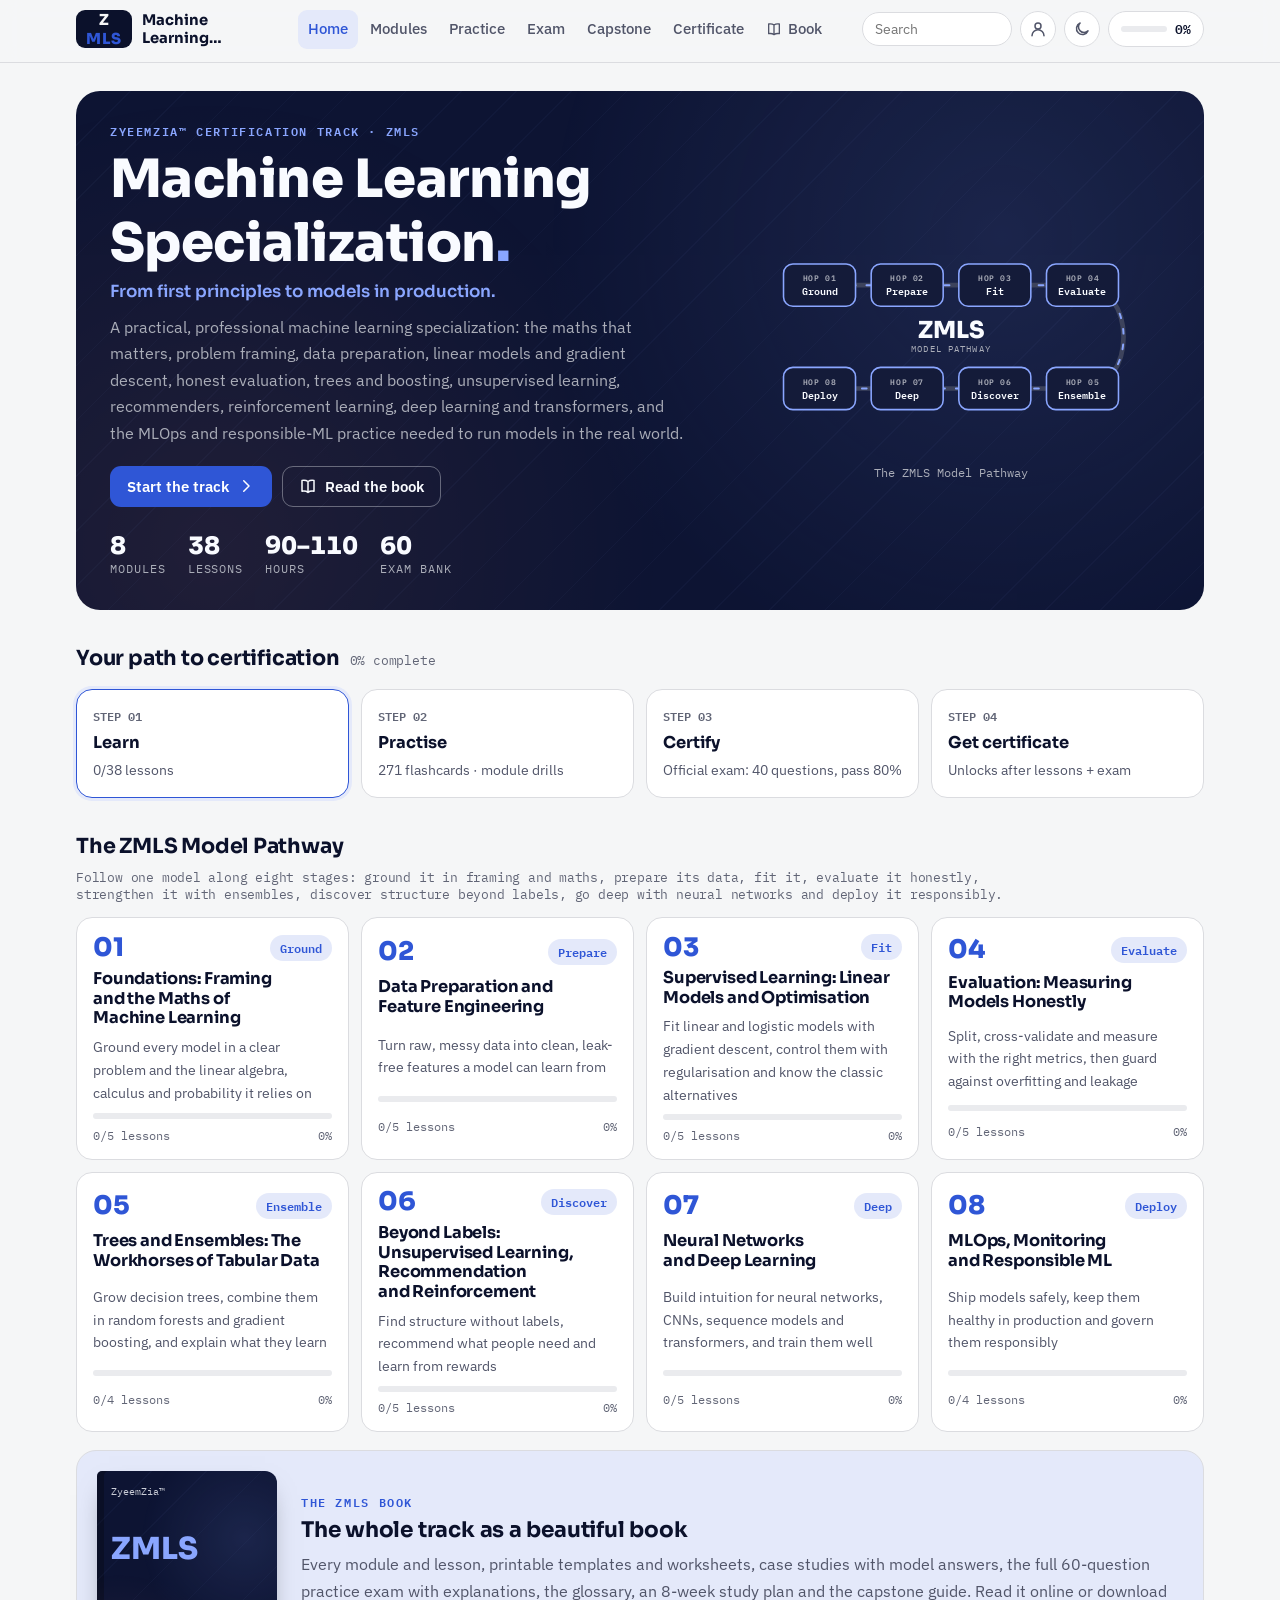
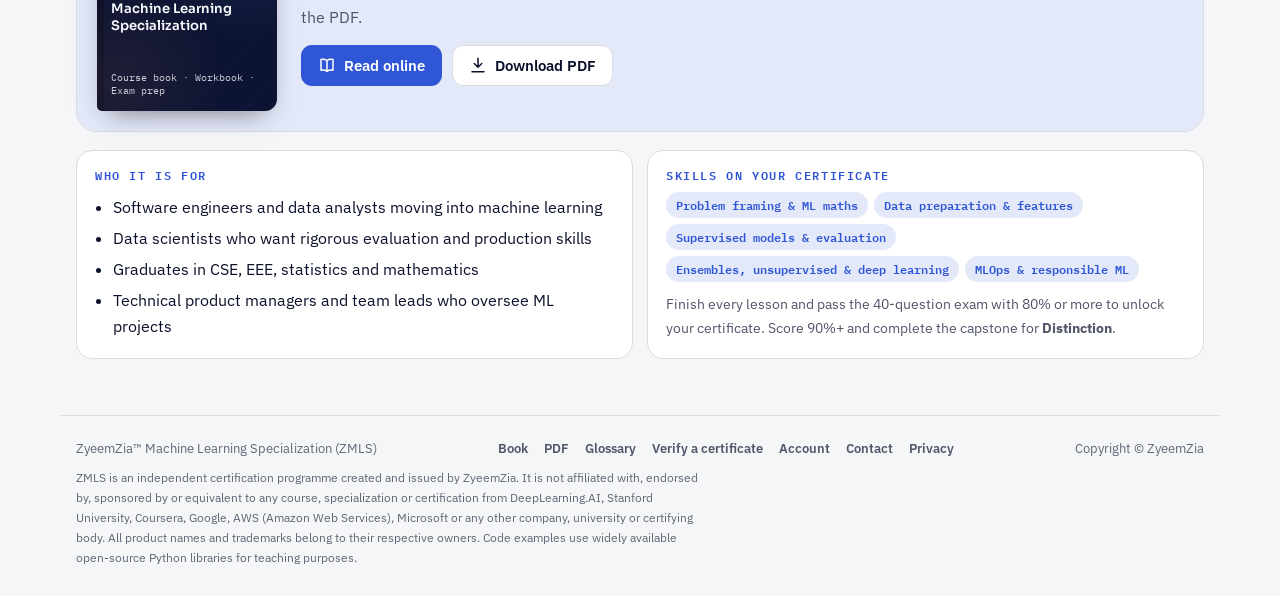
==== index.html @ 365c7cb0 "ZyeemZia™ ZyeemZia Machine Learning Specialization: course, book and certification exam" ====
<!doctype html>
<html lang="en">
<head>
<meta charset="utf-8">
<meta name="viewport" content="width=device-width, initial-scale=1, viewport-fit=cover">
<title>ZyeemZia™ Machine Learning Specialization (ZMLS)</title>
<meta name="description" content="ZyeemZia™ Machine Learning Specialization (ZMLS): practical machine learning from maths and data preparation to regression, ensembles, clustering, deep learning, evaluation and MLOps. Free online course, smart book and certificate. Independent programme.">
<meta name="author" content="ZyeemZia">
<meta name="theme-color" content="#0d1433">
<link rel="icon" href="favicon.svg" type="image/svg+xml">
<link rel="canonical" href="https://zmls.zyeemzia.com/">
<meta property="og:type" content="website">
<meta property="og:site_name" content="ZyeemZia™ Certification Tracks">
<meta property="og:title" content="ZyeemZia™ Machine Learning Specialization (ZMLS)">
<meta property="og:description" content="ZyeemZia™ Machine Learning Specialization (ZMLS): practical machine learning from maths and data preparation to regression, ensembles, clustering, deep learning, evaluation and MLOps. Free online course, smart book and certificate. Independent programme.">
<meta property="og:url" content="https://zmls.zyeemzia.com/">
<meta property="og:image" content="https://zmls.zyeemzia.com/og-image.png">
<meta property="og:image:width" content="1200">
<meta property="og:image:height" content="630">
<meta name="twitter:card" content="summary_large_image">
<meta name="twitter:image" content="https://zmls.zyeemzia.com/og-image.png">
<script>try{var z=JSON.parse(localStorage.getItem("zmls.v1")||"{}").theme;if(z==="dark"||z==="light")document.documentElement.setAttribute("data-theme",z)}catch(e){}</script>
<link rel="stylesheet" href="fonts.css?v=66d4b9ed12">
<link rel="stylesheet" href="theme.css?v=08fe68ab9c">
<link rel="preload" href="fonts/IBMPlexSans-400-latin-a68a20.woff2" as="font" type="font/woff2" crossorigin>
<link rel="preload" href="fonts/Sora-500-latin-4fa0aa.woff2" as="font" type="font/woff2" crossorigin>
<link rel="stylesheet" href="app.css?v=88f32b9818">
</head>
<body>
<header class="topbar">
  <div class="topbar-in">
    <a class="brand" href="#home" aria-label="ZMLS home"><span class="brand-mark">Z<i>MLS</i></span><span class="brand-text"><b>Machine Learning Specialization</b><small>ZyeemZia™ Certification Track</small></span></a>
    <nav class="mainnav" id="mainnav" aria-label="Main"></nav>
    <div class="top-tools">
      <form class="search" id="searchForm" role="search"><input id="searchInput" type="search" placeholder="Search" aria-label="Search lessons and terms"></form>
      <a class="icon-btn search-icon" href="#search/" aria-label="Search"><svg viewBox="0 0 24 24" fill="none" stroke="currentColor" stroke-width="2" stroke-linecap="round" aria-hidden="true"><circle cx="11" cy="11" r="7"/><path d="M20 20l-4-4"/></svg></a>
      <a class="icon-btn" id="acctBtn" href="#account" aria-label="Sign in"></a>
      <button class="icon-btn" id="themeBtn" type="button" aria-label="Toggle dark mode"></button>
      <a class="prog-chip" id="progChip" href="#settings" aria-label="Your progress"></a>
    </div>
  </div>
  <div class="read-bar" id="readBar"></div>
</header>
<main id="view" class="view" tabindex="-1"><div class="boot" aria-label="Loading the course"><i></i><i></i><i></i></div></main>
<footer class="site-foot">
  <div class="row"><span>ZyeemZia™ Machine Learning Specialization (ZMLS)</span><span style="display:flex;gap:16px;flex-wrap:wrap"><a href="book.html" target="_blank" rel="noopener">Book</a><a href="ZMLS-Book.pdf" download>PDF</a><a href="#glossary">Glossary</a><a href="#verify/">Verify a certificate</a><a href="#account">Account</a><a href="#contact">Contact</a><a href="privacy.html">Privacy</a></span><span>Copyright © ZyeemZia</span></div>
  <p class="disc" id="disc"></p>
</footer>
<nav class="tabbar" id="tabbar" aria-label="Main mobile"></nav>
<div class="toast" id="toast" role="status" aria-live="polite" hidden></div>
<script defer src="core.js?v=756f940ff2"></script>
<script defer src="family.js?v=56a834a7c4"></script>
<script defer src="data/track.js?v=9d709a2176"></script>
<script defer src="data/m1-4.js?v=219d8a1369"></script>
<script defer src="data/m5-8.js?v=5f71c0bdb3"></script>
<script defer src="app.js?v=e0d3547dfe"></script>
</body>
</html>
---- fonts.css ----
/* Bundled Google Fonts (SIL Open Font License) for offline use and PDF printing */
@font-face {
  font-family: 'Archivo';
  font-style: normal;
  font-weight: 600;
  font-stretch: 100%;
  font-display: swap;
  src: url(fonts/Archivo-600-latin-ext-20ba07.woff2) format('woff2');
  unicode-range: U+0100-02BA, U+02BD-02C5, U+02C7-02CC, U+02CE-02D7, U+02DD-02FF, U+0304, U+0308, U+0329, U+1D00-1DBF, U+1E00-1E9F, U+1EF2-1EFF, U+2020, U+20A0-20AB, U+20AD-20C4, U+2113, U+2C60-2C7F, U+A720-A7FF;
}
@font-face {
  font-family: 'Archivo';
  font-style: normal;
  font-weight: 600;
  font-stretch: 100%;
  font-display: swap;
  src: url(fonts/Archivo-600-latin-79dc5e.woff2) format('woff2');
  unicode-range: U+0000-00FF, U+0131, U+0152-0153, U+02BB-02BC, U+02C6, U+02DA, U+02DC, U+0304, U+0308, U+0329, U+2000-206F, U+20AC, U+2122, U+2191, U+2193, U+2212, U+2215, U+FEFF, U+FFFD;
}
@font-face {
  font-family: 'Archivo';
  font-style: normal;
  font-weight: 700;
  font-stretch: 100%;
  font-display: swap;
  src: url(fonts/Archivo-600-latin-ext-20ba07.woff2) format('woff2');
  unicode-range: U+0100-02BA, U+02BD-02C5, U+02C7-02CC, U+02CE-02D7, U+02DD-02FF, U+0304, U+0308, U+0329, U+1D00-1DBF, U+1E00-1E9F, U+1EF2-1EFF, U+2020, U+20A0-20AB, U+20AD-20C4, U+2113, U+2C60-2C7F, U+A720-A7FF;
}
@font-face {
  font-family: 'Archivo';
  font-style: normal;
  font-weight: 700;
  font-stretch: 100%;
  font-display: swap;
  src: url(fonts/Archivo-600-latin-79dc5e.woff2) format('woff2');
  unicode-range: U+0000-00FF, U+0131, U+0152-0153, U+02BB-02BC, U+02C6, U+02DA, U+02DC, U+0304, U+0308, U+0329, U+2000-206F, U+20AC, U+2122, U+2191, U+2193, U+2212, U+2215, U+FEFF, U+FFFD;
}
@font-face {
  font-family: 'Archivo';
  font-style: normal;
  font-weight: 800;
  font-stretch: 100%;
  font-display: swap;
  src: url(fonts/Archivo-600-latin-ext-20ba07.woff2) format('woff2');
  unicode-range: U+0100-02BA, U+02BD-02C5, U+02C7-02CC, U+02CE-02D7, U+02DD-02FF, U+0304, U+0308, U+0329, U+1D00-1DBF, U+1E00-1E9F, U+1EF2-1EFF, U+2020, U+20A0-20AB, U+20AD-20C4, U+2113, U+2C60-2C7F, U+A720-A7FF;
}
@font-face {
  font-family: 'Archivo';
  font-style: normal;
  font-weight: 800;
  font-stretch: 100%;
  font-display: swap;
  src: url(fonts/Archivo-600-latin-79dc5e.woff2) format('woff2');
  unicode-range: U+0000-00FF, U+0131, U+0152-0153, U+02BB-02BC, U+02C6, U+02DA, U+02DC, U+0304, U+0308, U+0329, U+2000-206F, U+20AC, U+2122, U+2191, U+2193, U+2212, U+2215, U+FEFF, U+FFFD;
}
@font-face {
  font-family: 'IBM Plex Mono';
  font-style: normal;
  font-weight: 400;
  font-display: swap;
  src: url(fonts/IBMPlexMono-400-latin-ext-7f25d9.woff2) format('woff2');
  unicode-range: U+0100-02BA, U+02BD-02C5, U+02C7-02CC, U+02CE-02D7, U+02DD-02FF, U+0304, U+0308, U+0329, U+1D00-1DBF, U+1E00-1E9F, U+1EF2-1EFF, U+2020, U+20A0-20AB, U+20AD-20C4, U+2113, U+2C60-2C7F, U+A720-A7FF;
}
@font-face {
  font-family: 'IBM Plex Mono';
  font-style: normal;
  font-weight: 400;
  font-display: swap;
  src: url(fonts/IBMPlexMono-400-latin-d196e8.woff2) format('woff2');
  unicode-range: U+0000-00FF, U+0131, U+0152-0153, U+02BB-02BC, U+02C6, U+02DA, U+02DC, U+0304, U+0308, U+0329, U+2000-206F, U+20AC, U+2122, U+2191, U+2193, U+2212, U+2215, U+FEFF, U+FFFD;
}
@font-face {
  font-family: 'IBM Plex Mono';
  font-style: normal;
  font-weight: 600;
  font-display: swap;
  src: url(fonts/IBMPlexMono-600-latin-ext-bf8910.woff2) format('woff2');
  unicode-range: U+0100-02BA, U+02BD-02C5, U+02C7-02CC, U+02CE-02D7, U+02DD-02FF, U+0304, U+0308, U+0329, U+1D00-1DBF, U+1E00-1E9F, U+1EF2-1EFF, U+2020, U+20A0-20AB, U+20AD-20C4, U+2113, U+2C60-2C7F, U+A720-A7FF;
}
@font-face {
  font-family: 'IBM Plex Mono';
  font-style: normal;
  font-weight: 600;
  font-display: swap;
  src: url(fonts/IBMPlexMono-600-latin-9b8270.woff2) format('woff2');
  unicode-range: U+0000-00FF, U+0131, U+0152-0153, U+02BB-02BC, U+02C6, U+02DA, U+02DC, U+0304, U+0308, U+0329, U+2000-206F, U+20AC, U+2122, U+2191, U+2193, U+2212, U+2215, U+FEFF, U+FFFD;
}
@font-face {
  font-family: 'IBM Plex Sans';
  font-style: italic;
  font-weight: 400;
  font-stretch: 100%;
  font-display: swap;
  src: url(fonts/IBMPlexSans-400i-latin-ext-77f5d9.woff2) format('woff2');
  unicode-range: U+0100-02BA, U+02BD-02C5, U+02C7-02CC, U+02CE-02D7, U+02DD-02FF, U+0304, U+0308, U+0329, U+1D00-1DBF, U+1E00-1E9F, U+1EF2-1EFF, U+2020, U+20A0-20AB, U+20AD-20C4, U+2113, U+2C60-2C7F, U+A720-A7FF;
}
@font-face {
  font-family: 'IBM Plex Sans';
  font-style: italic;
  font-weight: 400;
  font-stretch: 100%;
  font-display: swap;
  src: url(fonts/IBMPlexSans-400i-latin-46a3d9.woff2) format('woff2');
  unicode-range: U+0000-00FF, U+0131, U+0152-0153, U+02BB-02BC, U+02C6, U+02DA, U+02DC, U+0304, U+0308, U+0329, U+2000-206F, U+20AC, U+2122, U+2191, U+2193, U+2212, U+2215, U+FEFF, U+FFFD;
}
@font-face {
  font-family: 'IBM Plex Sans';
  font-style: normal;
  font-weight: 400;
  font-stretch: 100%;
  font-display: swap;
  src: url(fonts/IBMPlexSans-400-latin-ext-71c30c.woff2) format('woff2');
  unicode-range: U+0100-02BA, U+02BD-02C5, U+02C7-02CC, U+02CE-02D7, U+02DD-02FF, U+0304, U+0308, U+0329, U+1D00-1DBF, U+1E00-1E9F, U+1EF2-1EFF, U+2020, U+20A0-20AB, U+20AD-20C4, U+2113, U+2C60-2C7F, U+A720-A7FF;
}
@font-face {
  font-family: 'IBM Plex Sans';
  font-style: normal;
  font-weight: 400;
  font-stretch: 100%;
  font-display: swap;
  src: url(fonts/IBMPlexSans-400-latin-a68a20.woff2) format('woff2');
  unicode-range: U+0000-00FF, U+0131, U+0152-0153, U+02BB-02BC, U+02C6, U+02DA, U+02DC, U+0304, U+0308, U+0329, U+2000-206F, U+20AC, U+2122, U+2191, U+2193, U+2212, U+2215, U+FEFF, U+FFFD;
}
@font-face {
  font-family: 'IBM Plex Sans';
  font-style: normal;
  font-weight: 500;
  font-stretch: 100%;
  font-display: swap;
  src: url(fonts/IBMPlexSans-400-latin-ext-71c30c.woff2) format('woff2');
  unicode-range: U+0100-02BA, U+02BD-02C5, U+02C7-02CC, U+02CE-02D7, U+02DD-02FF, U+0304, U+0308, U+0329, U+1D00-1DBF, U+1E00-1E9F, U+1EF2-1EFF, U+2020, U+20A0-20AB, U+20AD-20C4, U+2113, U+2C60-2C7F, U+A720-A7FF;
}
@font-face {
  font-family: 'IBM Plex Sans';
  font-style: normal;
  font-weight: 500;
  font-stretch: 100%;
  font-display: swap;
  src: url(fonts/IBMPlexSans-400-latin-a68a20.woff2) format('woff2');
  unicode-range: U+0000-00FF, U+0131, U+0152-0153, U+02BB-02BC, U+02C6, U+02DA, U+02DC, U+0304, U+0308, U+0329, U+2000-206F, U+20AC, U+2122, U+2191, U+2193, U+2212, U+2215, U+FEFF, U+FFFD;
}
@font-face {
  font-family: 'IBM Plex Sans';
  font-style: normal;
  font-weight: 600;
  font-stretch: 100%;
  font-display: swap;
  src: url(fonts/IBMPlexSans-400-latin-ext-71c30c.woff2) format('woff2');
  unicode-range: U+0100-02BA, U+02BD-02C5, U+02C7-02CC, U+02CE-02D7, U+02DD-02FF, U+0304, U+0308, U+0329, U+1D00-1DBF, U+1E00-1E9F, U+1EF2-1EFF, U+2020, U+20A0-20AB, U+20AD-20C4, U+2113, U+2C60-2C7F, U+A720-A7FF;
}
@font-face {
  font-family: 'IBM Plex Sans';
  font-style: normal;
  font-weight: 600;
  font-stretch: 100%;
  font-display: swap;
  src: url(fonts/IBMPlexSans-400-latin-a68a20.woff2) format('woff2');
  unicode-range: U+0000-00FF, U+0131, U+0152-0153, U+02BB-02BC, U+02C6, U+02DA, U+02DC, U+0304, U+0308, U+0329, U+2000-206F, U+20AC, U+2122, U+2191, U+2193, U+2212, U+2215, U+FEFF, U+FFFD;
}
@font-face {
  font-family: 'IBM Plex Sans';
  font-style: normal;
  font-weight: 700;
  font-stretch: 100%;
  font-display: swap;
  src: url(fonts/IBMPlexSans-400-latin-ext-71c30c.woff2) format('woff2');
  unicode-range: U+0100-02BA, U+02BD-02C5, U+02C7-02CC, U+02CE-02D7, U+02DD-02FF, U+0304, U+0308, U+0329, U+1D00-1DBF, U+1E00-1E9F, U+1EF2-1EFF, U+2020, U+20A0-20AB, U+20AD-20C4, U+2113, U+2C60-2C7F, U+A720-A7FF;
}
@font-face {
  font-family: 'IBM Plex Sans';
  font-style: normal;
  font-weight: 700;
  font-stretch: 100%;
  font-display: swap;
  src: url(fonts/IBMPlexSans-400-latin-a68a20.woff2) format('woff2');
  unicode-range: U+0000-00FF, U+0131, U+0152-0153, U+02BB-02BC, U+02C6, U+02DA, U+02DC, U+0304, U+0308, U+0329, U+2000-206F, U+20AC, U+2122, U+2191, U+2193, U+2212, U+2215, U+FEFF, U+FFFD;
}
@font-face {
  font-family: 'Sora';
  font-style: normal;
  font-weight: 500;
  font-display: swap;
  src: url(fonts/Sora-500-latin-ext-f9e5e3.woff2) format('woff2');
  unicode-range: U+0100-02BA, U+02BD-02C5, U+02C7-02CC, U+02CE-02D7, U+02DD-02FF, U+0304, U+0308, U+0329, U+1D00-1DBF, U+1E00-1E9F, U+1EF2-1EFF, U+2020, U+20A0-20AB, U+20AD-20C4, U+2113, U+2C60-2C7F, U+A720-A7FF;
}
@font-face {
  font-family: 'Sora';
  font-style: normal;
  font-weight: 500;
  font-display: swap;
  src: url(fonts/Sora-500-latin-4fa0aa.woff2) format('woff2');
  unicode-range: U+0000-00FF, U+0131, U+0152-0153, U+02BB-02BC, U+02C6, U+02DA, U+02DC, U+0304, U+0308, U+0329, U+2000-206F, U+20AC, U+2122, U+2191, U+2193, U+2212, U+2215, U+FEFF, U+FFFD;
}
@font-face {
  font-family: 'Sora';
  font-style: normal;
  font-weight: 600;
  font-display: swap;
  src: url(fonts/Sora-500-latin-ext-f9e5e3.woff2) format('woff2');
  unicode-range: U+0100-02BA, U+02BD-02C5, U+02C7-02CC, U+02CE-02D7, U+02DD-02FF, U+0304, U+0308, U+0329, U+1D00-1DBF, U+1E00-1E9F, U+1EF2-1EFF, U+2020, U+20A0-20AB, U+20AD-20C4, U+2113, U+2C60-2C7F, U+A720-A7FF;
}
@font-face {
  font-family: 'Sora';
  font-style: normal;
  font-weight: 600;
  font-display: swap;
  src: url(fonts/Sora-500-latin-4fa0aa.woff2) format('woff2');
  unicode-range: U+0000-00FF, U+0131, U+0152-0153, U+02BB-02BC, U+02C6, U+02DA, U+02DC, U+0304, U+0308, U+0329, U+2000-206F, U+20AC, U+2122, U+2191, U+2193, U+2212, U+2215, U+FEFF, U+FFFD;
}
@font-face {
  font-family: 'Sora';
  font-style: normal;
  font-weight: 700;
  font-display: swap;
  src: url(fonts/Sora-500-latin-ext-f9e5e3.woff2) format('woff2');
  unicode-range: U+0100-02BA, U+02BD-02C5, U+02C7-02CC, U+02CE-02D7, U+02DD-02FF, U+0304, U+0308, U+0329, U+1D00-1DBF, U+1E00-1E9F, U+1EF2-1EFF, U+2020, U+20A0-20AB, U+20AD-20C4, U+2113, U+2C60-2C7F, U+A720-A7FF;
}
@font-face {
  font-family: 'Sora';
  font-style: normal;
  font-weight: 700;
  font-display: swap;
  src: url(fonts/Sora-500-latin-4fa0aa.woff2) format('woff2');
  unicode-range: U+0000-00FF, U+0131, U+0152-0153, U+02BB-02BC, U+02C6, U+02DA, U+02DC, U+0304, U+0308, U+0329, U+2000-206F, U+20AC, U+2122, U+2191, U+2193, U+2212, U+2215, U+FEFF, U+FFFD;
}
@font-face {
  font-family: 'Sora';
  font-style: normal;
  font-weight: 800;
  font-display: swap;
  src: url(fonts/Sora-500-latin-ext-f9e5e3.woff2) format('woff2');
  unicode-range: U+0100-02BA, U+02BD-02C5, U+02C7-02CC, U+02CE-02D7, U+02DD-02FF, U+0304, U+0308, U+0329, U+1D00-1DBF, U+1E00-1E9F, U+1EF2-1EFF, U+2020, U+20A0-20AB, U+20AD-20C4, U+2113, U+2C60-2C7F, U+A720-A7FF;
}
@font-face {
  font-family: 'Sora';
  font-style: normal;
  font-weight: 800;
  font-display: swap;
  src: url(fonts/Sora-500-latin-4fa0aa.woff2) format('woff2');
  unicode-range: U+0000-00FF, U+0131, U+0152-0153, U+02BB-02BC, U+02C6, U+02DA, U+02DC, U+0304, U+0308, U+0329, U+2000-206F, U+20AC, U+2122, U+2191, U+2193, U+2212, U+2215, U+FEFF, U+FFFD;
}
---- theme.css ----
/* ZMLS — "gradient path": ink indigo, cobalt and coral; contour-line motif. */
:root {
  --bg: #f5f6f7; --surface: #ffffff; --surface-2: #eaebee; --ink: #0b112b; --ink-2: #515569; --ink-3: #616576; --line: #dbdce0;
  --accent: #2f56d6; --accent-ink: #ffffff; --accent-soft: #e4e9fa; --accent-2: #a8401a; --accent-2-soft: #f3e4df;
  --good: #1d7a4b; --good-soft: #dcf1e4; --bad: #b42a2a; --bad-soft: #f9e2e0; --warn: #b77800; --warn-soft: #fbefd3; --on-status: #ffffff;
  --hero-bg: #0d1433; --hero-ink: #f9fbff; --hero-ink-2: #aaadb8; --hero-accent: #8aa6ff;
  --motif: radial-gradient(circle at 82% 28%, rgba(138,166,255,0.24), transparent 46%), radial-gradient(circle at 12% 88%, rgba(255,154,107,0.16), transparent 42%), repeating-linear-gradient(135deg, transparent 0 38px, rgba(138,166,255,0.07) 38px 39px);
  --sg-line: #3d435c; --sg-accent: #8aa6ff; --sg-accent-2: #ff9a6b; --sg-node: #141b39; --sg-ink: #f9fbff; --sg-ink-2: #aaadb8;
  --f-display: "Sora", "IBM Plex Sans", "Segoe UI", sans-serif; --f-body: "IBM Plex Sans", "Segoe UI", system-ui, sans-serif; --f-mono: "IBM Plex Mono", Consolas, monospace;
  --radius: 16px;
}
@media (prefers-color-scheme: dark) {
  :root:not([data-theme="light"]) {
  --bg: #070b1c; --surface: #0a1029; --surface-2: #19203d; --ink: #f8faff; --ink-2: #b2b4be; --ink-3: #898c9b; --line: #2a304b;
  --accent: #8aa6ff; --accent-ink: #070b1c; --accent-soft: #212a49; --accent-2: #ff9a6b; --accent-2-soft: #2f2229;
  --good: #5bd39a; --good-soft: #10301f; --bad: #ff7a7a; --bad-soft: #3a1616; --warn: #f2b84c; --warn-soft: #3a2c10; --on-status: #070b1c;
  color-scheme: dark;
  }
}
:root[data-theme="dark"] {
  --bg: #070b1c; --surface: #0a1029; --surface-2: #19203d; --ink: #f8faff; --ink-2: #b2b4be; --ink-3: #898c9b; --line: #2a304b;
  --accent: #8aa6ff; --accent-ink: #070b1c; --accent-soft: #212a49; --accent-2: #ff9a6b; --accent-2-soft: #2f2229;
  --good: #5bd39a; --good-soft: #10301f; --bad: #ff7a7a; --bad-soft: #3a1616; --warn: #f2b84c; --warn-soft: #3a2c10; --on-status: #070b1c;
  color-scheme: dark;
}
---- app.css ----
/* ZyeemZia certification engine — site styles. Colours and faces come from theme.css (per track). */
* { box-sizing: border-box; }
[hidden] { display: none !important; }
html { -webkit-text-size-adjust: 100%; }
body { margin: 0; background: var(--bg); color: var(--ink); font: 16px/1.65 var(--f-body); }
a { color: var(--accent); }
button { font: inherit; color: inherit; }
:focus-visible { outline: 3px solid var(--accent-2); outline-offset: 2px; border-radius: 6px; }
h1, h2, h3, h4 { margin: 0; line-height: 1.2; text-wrap: balance; font-family: var(--f-display); letter-spacing: -.01em; }
p { margin: 0; }
code { font: .9em var(--f-mono); background: var(--surface-2); padding: 1px 6px; border-radius: 5px; }
.muted { color: var(--ink-2); }
.eyebrow { font: 600 .72rem/1.2 var(--f-mono); letter-spacing: .14em; text-transform: uppercase; color: var(--accent); }

/* ---------- chrome ---------- */
.topbar { position: sticky; top: 0; padding-top: env(safe-area-inset-top, 0px); z-index: 30; background: color-mix(in srgb, var(--bg) 88%, transparent); backdrop-filter: blur(10px) saturate(1.3); -webkit-backdrop-filter: blur(10px) saturate(1.3); border-bottom: 1px solid var(--line); }
.topbar-in { max-width: 1160px; margin: 0 auto; display: flex; align-items: center; gap: 16px; padding-block: 10px; padding-left: max(16px, env(safe-area-inset-left, 0px)); padding-right: max(16px, env(safe-area-inset-right, 0px)); }
.brand { display: flex; align-items: center; gap: 10px; text-decoration: none; color: var(--ink); flex-shrink: 0; }
.brand-mark { height: 38px; padding: 0 10px; display: grid; place-items: center; background: var(--ink); color: var(--bg); font: 800 .95rem var(--f-display); letter-spacing: .04em; border-radius: 9px; }
.brand-mark i { font-style: normal; color: var(--accent); }
.brand-text { display: flex; flex-direction: column; line-height: 1.15; }
.brand-text b { font: 700 .92rem var(--f-display); }
.brand-text small { font: 500 .7rem var(--f-mono); color: var(--ink-2); letter-spacing: .04em; }
.mainnav { display: flex; gap: 2px; margin-left: 8px; }
.mainnav a { text-decoration: none; color: var(--ink-2); padding: 7px 10px; border-radius: 9px; font-weight: 500; font-size: .93rem; white-space: nowrap; display: inline-flex; gap: 6px; align-items: center; }
.mainnav a:hover { background: var(--surface-2); color: var(--ink); }
.mainnav a[aria-current="page"] { color: var(--accent); background: var(--accent-soft); }
.mainnav svg { width: 16px; height: 16px; }
.top-tools { margin-left: auto; display: flex; gap: 8px; align-items: center; }
.icon-btn { width: 36px; height: 36px; border-radius: 50%; border: 1px solid var(--line); background: var(--surface); display: grid; place-items: center; cursor: pointer; color: var(--ink-2); }
.icon-btn svg, .btn svg, .tabbar svg { width: 18px; height: 18px; }
.prog-chip { display: inline-flex; align-items: center; gap: 8px; text-decoration: none; color: var(--ink); font: 600 .82rem var(--f-mono); background: var(--surface); border: 1px solid var(--line); padding: 6px 12px; border-radius: 999px; font-variant-numeric: tabular-nums; white-space: nowrap; }
.prog-chip i { width: 46px; height: 6px; border-radius: 9px; background: var(--surface-2); overflow: hidden; display: inline-block; }
.prog-chip i b { display: block; height: 100%; background: var(--accent); }
.read-bar { height: 3px; width: 0; background: var(--accent); transition: width .15s; }
.tabbar { display: none; }
.view { max-width: 1160px; margin: 0 auto; outline: none; padding-block: 28px 56px; padding-left: max(16px, env(safe-area-inset-left, 0px)); padding-right: max(16px, env(safe-area-inset-right, 0px)); }
.site-foot { max-width: 1160px; margin: 0 auto; padding-block: 22px 28px; padding-left: max(16px, env(safe-area-inset-left, 0px)); padding-right: max(16px, env(safe-area-inset-right, 0px)); border-top: 1px solid var(--line); color: var(--ink-3); font-size: .82rem; display: grid; gap: 8px; }
.site-foot .row { display: flex; gap: 8px 18px; flex-wrap: wrap; justify-content: space-between; }
.site-foot a { color: var(--ink-2); text-decoration: none; font-weight: 600; }
.site-foot .disc { font-size: .76rem; max-width: 90ch; }

/* ---------- common ---------- */
.btn { display: inline-flex; align-items: center; justify-content: center; gap: 8px; border: 1px solid var(--line); background: var(--surface); color: var(--ink); padding: 10px 16px; border-radius: 11px; cursor: pointer; font-weight: 600; text-decoration: none; font-size: .95rem; line-height: 1.25; }
.btn:hover { border-color: var(--ink-3); }
.btn-primary { background: var(--accent); color: var(--accent-ink); border-color: transparent; }
.btn-primary:hover { filter: brightness(1.07); border-color: transparent; }
.btn-dark { background: var(--ink); color: var(--bg); border-color: transparent; }
.btn-ghost { background: none; border-color: transparent; color: var(--ink-2); }
.btn-sm { padding: 6px 11px; font-size: .85rem; border-radius: 9px; }
.btn[disabled] { opacity: .45; cursor: not-allowed; }
.chip { display: inline-flex; align-items: center; gap: 5px; padding: 3px 10px; border-radius: 999px; font: 600 .76rem var(--f-mono); background: var(--surface-2); color: var(--ink-2); white-space: nowrap; }
.chip.ok { background: var(--good-soft); color: var(--good); }
.chip.acc { background: var(--accent-soft); color: var(--accent); }
.chips { display: flex; flex-wrap: wrap; gap: 6px; }
.card { background: var(--surface); border: 1px solid var(--line); border-radius: var(--radius); }
.page-head { display: grid; gap: 6px; margin-bottom: 22px; }
.page-title { font-size: clamp(1.7rem, 3.4vw, 2.4rem); }
.section-title { font-size: 1.3rem; margin: 36px 0 14px; display: flex; align-items: baseline; gap: 10px; flex-wrap: wrap; }
.section-title small { font: 500 .8rem var(--f-mono); color: var(--ink-3); }
.bar { height: 6px; border-radius: 9px; background: var(--surface-2); overflow: hidden; }
.bar > i { display: block; height: 100%; background: var(--accent); }
.empty { text-align: center; padding: 48px 20px; color: var(--ink-2); border: 1px dashed var(--line); border-radius: 18px; }

/* ---------- home ---------- */
.hero { position: relative; overflow: hidden; display: grid; grid-template-columns: minmax(0, 1.15fr) minmax(0, .85fr); gap: 28px; align-items: center; padding: 34px; border-radius: 24px; background: var(--hero-bg); color: var(--hero-ink); }
.hero .motif { position: absolute; inset: 0; pointer-events: none; opacity: .5; background: var(--motif); }
.hero > *:not(.motif) { position: relative; min-width: 0; }
.hero .eyebrow { color: var(--hero-accent); }
.hero h1 { font-size: clamp(2rem, 4.6vw, 3.3rem); font-weight: 800; margin: 10px 0 6px; color: var(--hero-ink); }
.hero h1 span { color: var(--hero-accent); }
.hero .tag { font: 600 1.05rem var(--f-display); color: var(--hero-accent); }
.hero .lead { color: var(--hero-ink-2); max-width: 58ch; margin-top: 12px; }
.hero-actions { display: flex; gap: 10px; flex-wrap: wrap; margin-top: 20px; }
.hero .btn:not(.btn-primary) { background: transparent; color: var(--hero-ink); border-color: color-mix(in srgb, var(--hero-ink) 35%, transparent); }
.hero-stats { display: flex; gap: 22px; flex-wrap: wrap; margin-top: 24px; }
.hero-stats div { display: grid; }
.hero-stats b { font: 800 1.5rem var(--f-display); color: var(--hero-ink); font-variant-numeric: tabular-nums; }
.hero-stats span { font: 500 .74rem var(--f-mono); color: var(--hero-ink-2); text-transform: uppercase; letter-spacing: .08em; }
.hero-sig { display: grid; justify-items: center; gap: 8px; }
.hero-sig .sg { width: 100%; max-width: 360px; height: auto; }
.hero-sig figcaption { font: 500 .78rem var(--f-mono); color: var(--hero-ink-2); text-align: center; }

.path { display: grid; grid-template-columns: repeat(4, minmax(0, 1fr)); gap: 12px; margin-top: 18px; }
.path-step { padding: 16px; border-radius: 16px; background: var(--surface); border: 1px solid var(--line); display: grid; gap: 6px; position: relative; }
.path-step .n { font: 700 .74rem var(--f-mono); color: var(--ink-3); }
.path-step b { font: 700 1.02rem var(--f-display); }
.path-step small { color: var(--ink-2); font-size: .85rem; }
.path-step.done { border-color: var(--good); }
.path-step.done .n { color: var(--good); }
.path-step.now { border-color: var(--accent); box-shadow: 0 0 0 3px var(--accent-soft); }

.mod-grid { display: grid; grid-template-columns: repeat(4, minmax(0, 1fr)); gap: 12px; }
.mod-card { display: grid; gap: 8px; padding: 16px; border-radius: 16px; background: var(--surface); border: 1px solid var(--line); text-decoration: none; color: var(--ink); transition: transform .15s, border-color .15s; min-width: 0; }
.mod-card:hover { transform: translateY(-2px); border-color: var(--accent); }
.mod-top { display: flex; justify-content: space-between; align-items: center; }
.mod-num { font: 800 1.6rem/1 var(--f-display); color: var(--accent); }
.mod-card h3 { font-size: 1.02rem; }
.mod-card p { font-size: .86rem; color: var(--ink-2); }
.mod-card .meta { display: flex; justify-content: space-between; font: 500 .74rem var(--f-mono); color: var(--ink-3); }
.book-banner { display: grid; grid-template-columns: 180px minmax(0, 1fr); gap: 24px; align-items: center; padding: 20px; border-radius: 20px; background: var(--accent-soft); border: 1px solid var(--line); margin-top: 18px; }
.bb-cover { aspect-ratio: 3/4; border-radius: 5px 12px 12px 5px; background: var(--hero-bg); color: var(--hero-ink); padding: 14px; display: flex; flex-direction: column; justify-content: space-between; text-decoration: none; box-shadow: inset 7px 0 0 rgba(0,0,0,.25), 0 12px 26px -12px rgba(0,0,0,.5); position: relative; overflow: hidden; transition: transform .2s; }
.bb-cover:hover { transform: rotate(-2deg) translateY(-3px); }
.bb-cover .motif { position: absolute; inset: 0; background: var(--motif); opacity: .5; }
.bb-cover > *:not(.motif) { position: relative; }
.bb-cover b { font: 800 1.9rem/1 var(--f-display); color: var(--hero-accent); }
.bb-cover span { font: 600 .82rem/1.3 var(--f-display); }
.bb-cover small { font: 500 .62rem var(--f-mono); opacity: .8; }
.bb-text { display: grid; gap: 8px; min-width: 0; }
.bb-text h2 { font-size: 1.35rem; }
.two { display: grid; grid-template-columns: minmax(0, 1fr) minmax(0, 1fr); gap: 14px; }
.list-card { padding: 18px; display: grid; gap: 10px; }
.list-card ul { margin: 0; padding-left: 18px; display: grid; gap: 4px; }

/* ---------- module & lesson ---------- */
.crumbs { display: flex; gap: 8px; align-items: center; font-size: .85rem; color: var(--ink-2); flex-wrap: wrap; }
.crumbs a { color: var(--ink-2); text-decoration: none; }
.mod-hero { padding: 26px; border-radius: 20px; background: var(--surface); border: 1px solid var(--line); display: grid; grid-template-columns: auto minmax(0, 1fr); gap: 22px; margin: 14px 0 22px; align-items: start; }
.mod-big { font: 800 4rem/1 var(--f-display); color: var(--accent); }
.outcomes { margin: 12px 0 0; padding: 0; list-style: none; display: grid; gap: 6px; }
.outcomes li { display: flex; gap: 10px; }
.outcomes li::before { content: ""; width: 8px; height: 8px; margin-top: .6em; flex-shrink: 0; background: var(--accent); border-radius: 2px; }
.lesson-list { display: grid; gap: 10px; }
.lesson-row { display: grid; grid-template-columns: 54px minmax(0, 1fr) auto; gap: 14px; align-items: center; padding: 14px 16px; border-radius: 14px; background: var(--surface); border: 1px solid var(--line); text-decoration: none; color: var(--ink); }
.lesson-row:hover { border-color: var(--accent); }
.lesson-row .ln { font: 700 1.15rem var(--f-mono); color: var(--ink-3); text-align: center; }
.lesson-row.done .ln { color: var(--good); }
.lesson-row b { font-family: var(--f-display); }
.lesson-row small { display: block; color: var(--ink-2); }
.lesson { max-width: 840px; margin: 0 auto; }
.lesson-head { margin: 14px 0 22px; padding: 24px; border-radius: 20px; background: var(--surface); border: 1px solid var(--line); border-top: 5px solid var(--accent); }
.lesson-head h1 { font-size: clamp(1.5rem, 3.2vw, 2.1rem); margin: 6px 0; }
.objectives { margin: 12px 0 0; padding: 12px 14px; list-style: none; display: grid; gap: 6px; background: var(--surface-2); border-radius: 12px; font-size: .95rem; }
.objectives li::before { content: "→ "; color: var(--accent); font-weight: 700; }
.blocks { display: grid; gap: 18px; }
.blk-title { font-size: 1.12rem; margin-bottom: 8px; }
.b-text { font-size: 1.04rem; }
.callout { padding: 14px 16px; border-radius: 14px; border-left: 4px solid var(--c); background: color-mix(in srgb, var(--c) 9%, var(--surface)); }
.callout .ct { font: 700 .72rem var(--f-mono); letter-spacing: .12em; text-transform: uppercase; color: var(--c); display: block; margin-bottom: 4px; }
.callout b.h { display: block; font-family: var(--f-display); margin-bottom: 2px; }
.callout.insight { --c: var(--accent-2); } .callout.warning { --c: var(--bad); } .callout.example { --c: var(--good); } .callout.pro { --c: var(--accent); } .callout.definition { --c: var(--ink-2); }
.keypoints { padding: 16px 18px; border-radius: 14px; background: var(--surface); border: 1px solid var(--line); }
.keypoints ul { margin: 0; padding: 0; list-style: none; display: grid; gap: 8px; }
.keypoints li { display: grid; grid-template-columns: 22px minmax(0, 1fr); }
.keypoints li::before { content: "✓"; color: var(--accent); font-weight: 800; }
.tbl { overflow-x: auto; border: 1px solid var(--line); border-radius: 14px; background: var(--surface); }
table { width: 100%; border-collapse: collapse; font-size: .93rem; }
th, td { text-align: left; padding: 9px 12px; border-bottom: 1px solid var(--line); vertical-align: top; }
th { background: var(--surface-2); font: 600 .78rem var(--f-mono); letter-spacing: .04em; color: var(--ink-2); text-transform: uppercase; }
tr:last-child td { border-bottom: 0; }
.steps { margin: 0; padding: 0; list-style: none; counter-reset: st; display: grid; gap: 10px; }
.steps li { counter-increment: st; display: grid; grid-template-columns: 38px minmax(0, 1fr); gap: 12px; padding: 12px 14px; border-radius: 14px; background: var(--surface); border: 1px solid var(--line); }
.steps li::before { content: counter(st, decimal-leading-zero); font: 700 .95rem var(--f-mono); color: var(--accent); padding-top: 2px; }
.steps b { font-family: var(--f-display); display: block; }
.fw { display: grid; grid-template-columns: repeat(auto-fill, minmax(200px, 1fr)); gap: 10px; }
.fw-card { padding: 14px; border-radius: 14px; background: var(--surface); border: 1px solid var(--line); display: grid; gap: 4px; align-content: start; }
.fw-card .lab { font: 800 .82rem var(--f-mono); color: var(--accent-ink); background: var(--accent); justify-self: start; padding: 2px 8px; border-radius: 6px; }
.fw-card b { font-family: var(--f-display); }
.fw-card p { font-size: .9rem; color: var(--ink-2); }
.cmp { display: grid; grid-template-columns: repeat(var(--n), minmax(0, 1fr)); gap: 10px; }
.cmp-col { padding: 14px; border-radius: 14px; background: var(--surface); border: 1px solid var(--line); }
.cmp-col h4 { font-size: 1rem; padding-bottom: 8px; margin-bottom: 8px; border-bottom: 2px solid var(--accent); }
.cmp-col ul { margin: 0; padding-left: 18px; display: grid; gap: 4px; font-size: .92rem; }
.flow { display: flex; gap: 0; overflow-x: auto; padding: 4px 2px 8px; }
.flow-i { flex: 1 1 0; min-width: 130px; padding: 12px; background: var(--surface); border: 1px solid var(--line); border-radius: 12px; position: relative; display: grid; gap: 4px; align-content: start; }
.flow-i + .flow-i { margin-left: 22px; }
.flow-i + .flow-i::before { content: ""; position: absolute; left: -19px; top: 50%; width: 16px; height: 2px; background: var(--accent); }
.flow-i + .flow-i::after { content: ""; position: absolute; left: -7px; top: calc(50% - 4px); border: 5px solid transparent; border-left-color: var(--accent); }
.flow-i b { font: 700 .92rem var(--f-display); }
.flow-i span { font-size: .82rem; color: var(--ink-2); }
.flow-i .k { font: 700 .7rem var(--f-mono); color: var(--accent); }
.layers { display: grid; gap: 6px; }
.layer { display: grid; grid-template-columns: 170px minmax(0, 1fr); border-radius: 12px; overflow: hidden; border: 1px solid var(--line); background: var(--surface); }
.layer > b { background: color-mix(in srgb, var(--accent) calc(var(--d) * 1%), var(--surface)); color: var(--ink); padding: 10px 12px; font: 700 .88rem var(--f-display); display: flex; align-items: center; }
.layer .parts { display: flex; flex-wrap: wrap; gap: 6px; padding: 8px 10px; align-items: center; }
.layer .parts span { font: 500 .8rem var(--f-mono); padding: 3px 9px; border-radius: 7px; background: var(--surface-2); border: 1px solid var(--line); }
.formula { display: grid; grid-template-columns: repeat(auto-fill, minmax(230px, 1fr)); gap: 10px; }
.fm { padding: 14px; border-radius: 14px; background: var(--surface); border: 1px solid var(--line); display: grid; gap: 4px; }
.fm small { font: 600 .72rem var(--f-mono); color: var(--ink-3); text-transform: uppercase; letter-spacing: .08em; }
.fm code { font-size: 1rem; background: var(--accent-soft); color: var(--ink); padding: 6px 10px; justify-self: start; max-width: 100%; overflow-wrap: anywhere; white-space: normal; }
.fm p { font-size: .88rem; color: var(--ink-2); }
.case { border-radius: 16px; border: 1px solid var(--line); background: var(--surface); overflow: hidden; }
.case-h { padding: 12px 16px; background: var(--ink); color: var(--bg); display: flex; gap: 10px; align-items: center; }
.case-h b { font-family: var(--f-display); }
.case-b { padding: 16px; display: grid; gap: 10px; }
.case-b ol { margin: 0; padding-left: 20px; display: grid; gap: 4px; }
.reveal { border-top: 1px dashed var(--line); padding-top: 10px; }
.scenario { border-radius: 16px; border: 2px solid var(--accent-2); background: var(--surface); padding: 16px; display: grid; gap: 12px; }
.sc-opts { display: grid; gap: 8px; }
.sc-opt { text-align: left; border: 1.5px solid var(--line); background: var(--bg); border-radius: 12px; padding: 11px 14px; cursor: pointer; display: grid; gap: 4px; }
.sc-opt:hover:not([disabled]) { border-color: var(--accent-2); }
.sc-opt .fb { font-size: .88rem; color: var(--ink-2); }
.sc-opt.best { border-color: var(--good); background: var(--good-soft); }
.sc-opt.weak { border-color: var(--bad); background: var(--bad-soft); }
.sc-opt[disabled] { cursor: default; }
.checklist { padding: 16px; border-radius: 16px; background: var(--surface); border: 1px solid var(--line); display: grid; gap: 8px; }
.ck { display: flex; gap: 10px; align-items: flex-start; cursor: pointer; }
.ck input { width: 19px; height: 19px; margin-top: 3px; accent-color: var(--accent); flex-shrink: 0; }
.template { border-radius: 16px; border: 1px solid var(--line); background: var(--surface); overflow: hidden; }
.tp-h { padding: 12px 16px; display: flex; justify-content: space-between; gap: 10px; align-items: center; flex-wrap: wrap; background: var(--accent-soft); }
.tp-h b { font-family: var(--f-display); }
.template .tbl { border: 0; border-radius: 0; }
.template td[contenteditable] { background: var(--bg); min-width: 90px; }
.template td[contenteditable]:focus { outline: 2px solid var(--accent); outline-offset: -2px; }
.template tr.ex td { color: var(--ink-2); font-style: italic; }
.reflection { padding: 16px; border-radius: 16px; background: var(--surface); border: 1px dashed var(--ink-3); display: grid; gap: 8px; }
.reflection textarea { width: 100%; min-height: 96px; border-radius: 10px; border: 1px solid var(--line); background: var(--bg); color: var(--ink); padding: 10px; font: inherit; resize: vertical; }
.terms { display: grid; grid-template-columns: repeat(auto-fill, minmax(230px, 1fr)); gap: 8px; }
.term { padding: 12px 14px; border-radius: 12px; background: var(--surface); border: 1px solid var(--line); }
.term b { font-family: var(--f-display); display: block; color: var(--accent); }
.term span { font-size: .9rem; color: var(--ink-2); }
.quiz { border-radius: 18px; border: 2px solid var(--accent); background: var(--surface); padding: 18px; display: grid; gap: 14px; }
.quiz-top { display: flex; justify-content: space-between; align-items: center; gap: 10px; flex-wrap: wrap; }
.dots { display: flex; gap: 5px; flex-wrap: wrap; }
.dots i { width: 10px; height: 10px; border-radius: 50%; background: var(--surface-2); }
.dots i.ok { background: var(--good); } .dots i.no { background: var(--bad); } .dots i.cur { outline: 2px solid var(--accent); outline-offset: 1px; }
.q-text { font-size: 1.08rem; font-weight: 600; }
.opts { display: grid; gap: 8px; }
.opt { text-align: left; border: 1.5px solid var(--line); background: var(--bg); border-radius: 12px; padding: 11px 14px; cursor: pointer; display: grid; grid-template-columns: 28px minmax(0, 1fr); gap: 10px; align-items: start; }
.opt:hover:not([disabled]) { border-color: var(--accent); }
.opt .k { width: 26px; height: 26px; border-radius: 50%; background: var(--surface-2); display: grid; place-items: center; font: 700 .78rem var(--f-mono); }
.opt.ok { border-color: var(--good); background: var(--good-soft); } .opt.ok .k { background: var(--good); color: var(--on-status, #fff); }
.opt.no { border-color: var(--bad); background: var(--bad-soft); } .opt.no .k { background: var(--bad); color: var(--on-status, #fff); }
.opt.sel { border-color: var(--accent); background: var(--accent-soft); } .opt.sel .k { background: var(--accent); color: var(--accent-ink); }
.opt[disabled] { cursor: default; }
.explain { font-size: .93rem; padding: 10px 12px; border-radius: 10px; background: var(--surface-2); }
.q-foot { display: flex; justify-content: flex-end; gap: 8px; flex-wrap: wrap; }
.q-result { text-align: center; display: grid; gap: 8px; justify-items: center; padding: 8px 0; }
.big-num { font: 800 3rem/1 var(--f-display); color: var(--accent); font-variant-numeric: tabular-nums; }
.lesson-foot { margin-top: 28px; padding-top: 20px; border-top: 1px solid var(--line); display: flex; justify-content: space-between; gap: 10px; flex-wrap: wrap; align-items: center; }
.done-banner { display: inline-flex; gap: 8px; align-items: center; padding: 10px 14px; border-radius: 12px; background: var(--good-soft); color: var(--good); font-weight: 700; }

/* ---------- exam ---------- */
.exam-wrap { max-width: 860px; margin: 0 auto; display: grid; gap: 16px; }
.exam-bar { position: sticky; top: calc(env(safe-area-inset-top, 0px) + 62px); z-index: 5; display: flex; justify-content: space-between; align-items: center; gap: 10px; flex-wrap: wrap; padding: 10px 14px; border-radius: 14px; background: var(--surface); border: 1px solid var(--line); font: 600 .9rem var(--f-mono); }
.timer.low { color: var(--bad); }
.qmap { display: grid; grid-template-columns: repeat(auto-fill, minmax(34px, 1fr)); gap: 5px; }
.qmap button { height: 32px; border-radius: 8px; border: 1px solid var(--line); background: var(--bg); cursor: pointer; font: 600 .78rem var(--f-mono); }
.qmap button.ans { background: var(--accent-soft); border-color: var(--accent); }
.qmap button.flag { box-shadow: inset 0 -3px 0 var(--warn); }
.qmap button.cur { outline: 2px solid var(--ink); }
.qmap button.ok { background: var(--good-soft); border-color: var(--good); } .qmap button.no { background: var(--bad-soft); border-color: var(--bad); }
.rules { display: grid; grid-template-columns: repeat(4, minmax(0, 1fr)); gap: 10px; }
.rules div { padding: 14px; border-radius: 14px; background: var(--surface); border: 1px solid var(--line); }
.rules b { display: block; font: 800 1.5rem var(--f-display); color: var(--accent); }
.rules span { font-size: .85rem; color: var(--ink-2); }
.breakdown { display: grid; gap: 8px; }
.bd-row { display: grid; grid-template-columns: 140px minmax(0, 1fr) 60px; gap: 10px; align-items: center; font-size: .9rem; }
.bd-row .bar > i { background: var(--accent-2); }
.verdict { padding: 22px; border-radius: 20px; text-align: center; display: grid; gap: 8px; justify-items: center; }
.verdict.pass { background: var(--good-soft); } .verdict.fail { background: var(--bad-soft); }

/* ---------- capstone & certificate ---------- */
.rubric-tbl td { cursor: pointer; }
.rubric-tbl td.sel { background: var(--accent-soft); outline: 2px solid var(--accent); outline-offset: -2px; }
.req { display: grid; gap: 8px; }
.req-i { display: grid; grid-template-columns: 30px minmax(0, 1fr) auto; gap: 10px; align-items: center; padding: 12px 14px; border-radius: 12px; background: var(--surface); border: 1px solid var(--line); }
.req-i .st { width: 26px; height: 26px; border-radius: 50%; display: grid; place-items: center; background: var(--surface-2); color: var(--ink-3); font-weight: 800; }
.req-i.ok .st { background: var(--good); color: var(--on-status, #fff); }
.cert-tools { display: flex; gap: 10px; flex-wrap: wrap; align-items: end; margin: 16px 0; }
.cert-tools label { display: grid; gap: 4px; font: 600 .78rem var(--f-mono); color: var(--ink-2); flex: 1 1 260px; }
.cert-tools input { padding: 11px 14px; border-radius: 11px; border: 1px solid var(--line); background: var(--surface); color: var(--ink); font: 16px var(--f-body); }
.cert-canvas { width: 100%; height: auto; border-radius: 14px; box-shadow: 0 16px 40px -18px rgba(0,0,0,.45); display: block; }
.cred { font: 600 .9rem var(--f-mono); }

/* ---------- flashcards / glossary ---------- */
.fc { max-width: 620px; margin: 0 auto; display: grid; gap: 14px; }
.card3d { perspective: 1200px; cursor: pointer; }
.card3d-in { position: relative; min-height: 260px; transition: transform .5s cubic-bezier(.2,.8,.2,1); transform-style: preserve-3d; }
.card3d.flip .card3d-in { transform: rotateY(180deg); }
.face { position: absolute; inset: 0; backface-visibility: hidden; -webkit-backface-visibility: hidden; border-radius: 20px; background: var(--surface); border: 1px solid var(--line); display: grid; place-items: center; padding: 24px; text-align: center; }
.face.back { transform: rotateY(180deg); background: var(--accent-soft); }
.face b { font: 800 1.7rem var(--f-display); }
.face p { font-size: 1.05rem; }
.fc-actions { display: grid; grid-template-columns: repeat(3, minmax(0, 1fr)); gap: 10px; }
.gl-list { display: grid; gap: 8px; }
.gl-letter { font: 800 1.4rem var(--f-display); color: var(--accent); margin-top: 14px; }
.search-in { width: 100%; max-width: 460px; padding: 11px 16px; border-radius: 999px; border: 1px solid var(--line); background: var(--surface); color: var(--ink); font: 15px var(--f-body); }

/* ---------- signature diagram ---------- */
.sg text { font-family: var(--f-mono); }
.sg-loop text, .sg-trust text { text-anchor: middle; }
.sg-ring { fill: none; stroke: var(--sg-line); stroke-width: 2; stroke-dasharray: 3 6; }
.sg-arc { fill: none; stroke: var(--sg-accent); stroke-width: 2.5; }
.sg-arrow { fill: var(--sg-accent); }
.sg-node circle { fill: var(--sg-node); stroke: var(--sg-accent); stroke-width: 2; transition: transform .15s; }
.sg-node.done circle { fill: var(--sg-accent); }
.sg-node.done text { fill: var(--sg-node); }
.sg-node .sg-n { font-size: 11px; fill: var(--sg-ink-2); font-weight: 600; }
.sg-node .sg-c { font-size: 12px; fill: var(--sg-ink); font-weight: 700; }
a.sg-node:hover circle, a.sg-layer:hover rect { stroke-width: 3.5; }
.sg-title { font: 800 30px var(--f-display) !important; fill: var(--sg-ink); }
.sg-sub { font-size: 12px; fill: var(--sg-ink-2); letter-spacing: .12em; text-transform: uppercase; }
.sg-layer rect { fill: var(--sg-node); stroke: var(--sg-accent); stroke-width: 1.5; }
.sg-layer.done rect { fill: color-mix(in srgb, var(--sg-accent) 30%, var(--sg-node)); }
.sg-layer .sg-n { font-size: 11px; fill: var(--sg-ink-2); }
.sg-layer .sg-c { font-size: 13px; font-weight: 700; fill: var(--sg-ink); }
.sg-layer .sg-t { font-size: 10.5px; fill: var(--sg-ink-2); }
.sg-trust rect { fill: none; stroke: var(--sg-accent-2); stroke-width: 2.5; stroke-dasharray: 8 5; }
.sg-trust.done rect { stroke-dasharray: none; }
.sg-trust text { font-size: 11.5px; font-weight: 700; fill: var(--sg-accent-2); }

.toast { position: fixed; left: 50%; transform: translateX(-50%); bottom: calc(24px + env(safe-area-inset-bottom, 0px)); z-index: 70; background: var(--ink); color: var(--bg); padding: 10px 18px; border-radius: 12px; font-size: .92rem; max-width: calc(100% - 32px); }
.confetti { position: fixed; inset: 0; width: 100%; height: 100%; pointer-events: none; z-index: 80; }

@media (max-width: 1080px) {
  .mainnav a { padding: 7px 7px; font-size: .88rem; }
  .brand-text { display: none; }
  .mod-grid { grid-template-columns: repeat(2, minmax(0, 1fr)); }
}
@media (max-width: 860px) {
  .mainnav { display: none; }
  .tabbar { display: grid; grid-template-columns: repeat(5, minmax(0, 1fr)); position: fixed; left: 0; right: 0; bottom: 0; z-index: 40; background: var(--surface); border-top: 1px solid var(--line); padding-bottom: env(safe-area-inset-bottom, 0px); padding-left: env(safe-area-inset-left, 0px); padding-right: env(safe-area-inset-right, 0px); }
  .tabbar a { display: flex; flex-direction: column; align-items: center; gap: 2px; padding: 8px 2px 7px; text-decoration: none; color: var(--ink-2); font-size: .7rem; font-weight: 600; }
  .tabbar a[aria-current="page"] { color: var(--accent); }
  .site-foot { padding-bottom: calc(84px + env(safe-area-inset-bottom, 0px)); }
  .toast { bottom: calc(80px + env(safe-area-inset-bottom, 0px)); }
  .hero { grid-template-columns: 1fr; padding: 24px; }
  .path, .rules { grid-template-columns: repeat(2, minmax(0, 1fr)); }
  .two { grid-template-columns: 1fr; }
}
@media (max-width: 560px) {
  .mod-grid { grid-template-columns: 1fr; }
  .book-banner { grid-template-columns: 1fr; justify-items: center; text-align: center; }
  .bb-cover { width: 160px; }
  .book-banner .hero-actions { justify-content: center; }
  .cmp { grid-template-columns: 1fr; }
  .layer { grid-template-columns: 1fr; }
  .mod-hero { grid-template-columns: 1fr; }
  .bd-row { grid-template-columns: 90px minmax(0, 1fr) 46px; }
  .prog-chip i { display: none; }
}
@media (prefers-reduced-motion: reduce) { *, *::before, *::after { animation: none !important; transition: none !important; scroll-behavior: auto !important; } }
.search input { width: 150px; padding: 7px 12px; border-radius: 999px; border: 1px solid var(--line); background: var(--surface); color: var(--ink); font: 14px var(--f-body); }
@media (max-width: 1240px) { .search { display: none; } }
/* keep wide diagrams and tables scrolling inside their own box on small screens */
.blocks { grid-template-columns: minmax(0, 1fr); }
.blocks > *, .lesson, .case-b, .scenario, .quiz, .exam-wrap > * { min-width: 0; }
.b-text, .callout, .keypoints, .term, .fw-card p, .q-text, .opt, .q-result, .steps li, .cmp-col li, .scn, .case { overflow-wrap: anywhere; }
.quiz-top > * { min-width: 0; }

/* ---------- CLI labs ---------- */
.cli-win { border-radius: 14px; overflow: hidden; border: 1px solid #1f2633; background: #0d1117; box-shadow: 0 10px 24px -16px rgba(0,0,0,.6); }
.cli-bar { display: flex; align-items: center; gap: 7px; padding: 8px 12px; background: #161b22; color: #9da7b3; font: 600 .78rem var(--f-mono); }
.cli-bar i { width: 11px; height: 11px; border-radius: 50%; background: #ff5f56; } .cli-bar i:nth-child(2) { background: #ffbd2e; } .cli-bar i:nth-child(3) { background: #27c93f; }
.cli-bar span { margin-left: 8px; flex: 1; min-width: 0; overflow: hidden; text-overflow: ellipsis; white-space: nowrap; }
.cli-bar .cli-copy { background: #21262d; color: #c9d1d9; border-color: #30363d; }
.cli-body { margin: 0; padding: 14px 16px; overflow-x: auto; font: .86rem/1.6 var(--f-mono); color: #c9d1d9; }
.cli-body .c { color: #7d8590; font-style: italic; } .cli-body .p { color: #7ee787; }
.cli-note { font-size: .88rem; color: var(--ink-2); margin-top: 6px; }
/* ---------- subnet calculator ---------- */
.tool-subnet { padding: 18px; border-radius: 16px; border: 2px solid var(--accent-2); background: var(--surface); display: grid; gap: 12px; }
.sn-in { display: grid; gap: 4px; font: 600 .78rem var(--f-mono); color: var(--ink-2); max-width: 340px; }
.sn-in input { padding: 11px 14px; border-radius: 11px; border: 1px solid var(--line); background: var(--bg); color: var(--ink); font: 600 1.05rem var(--f-mono); }
.sn-grid { display: grid; grid-template-columns: repeat(auto-fill, minmax(170px, 1fr)); gap: 8px; }
.sn-grid div { padding: 10px 12px; border-radius: 10px; background: var(--surface-2); display: grid; gap: 2px; min-width: 0; }
.sn-grid small { font: 600 .7rem var(--f-mono); color: var(--ink-3); text-transform: uppercase; letter-spacing: .06em; }
.sn-grid b { font: 600 .95rem var(--f-mono); overflow-wrap: anywhere; }
/* ---------- academy ladder ---------- */
.academy { display: grid; grid-template-columns: minmax(0, 2.4fr) minmax(0, 1fr); gap: 14px; }
.ac-path { padding: 16px; border-radius: 18px; background: var(--surface); border: 1px solid var(--line); display: grid; gap: 10px; min-width: 0; }
.ac-ladder { display: flex; align-items: stretch; gap: 8px; overflow-x: auto; padding-bottom: 4px; }
.ac-tier { display: grid; gap: 8px; flex: 1 1 0; min-width: 150px; }
.ac-arrow { align-self: center; color: var(--accent); font-weight: 800; }
.ac-other { flex-direction: column; }
.ac-card { display: grid; gap: 3px; padding: 12px; border-radius: 13px; border: 1px solid var(--line); background: var(--bg); text-decoration: none; color: var(--ink); transition: border-color .15s, transform .15s; }
.ac-card:hover { border-color: var(--accent); transform: translateY(-2px); }
.ac-card.me { border: 2px solid var(--accent); background: var(--accent-soft); }
.ac-card.soon { border-style: dashed; opacity: .78; cursor: default; }
.ac-card.soon:hover { border-color: var(--line); transform: none; }
.ac-card.soon b { color: var(--ink-2); }
.ac-card.soon .chip { justify-self: start; }
.ac-card b { font: 800 1.15rem var(--f-display); color: var(--accent); }
.ac-lv { font: 600 .68rem var(--f-mono); text-transform: uppercase; letter-spacing: .1em; color: var(--ink-3); }
.ac-n { font-size: .85rem; font-weight: 600; }
.ac-card small { font-size: .78rem; color: var(--ink-2); }
.ac-card .chip { justify-self: start; margin-top: 4px; }
@media (max-width: 860px) { .academy { grid-template-columns: 1fr; } }
/* ---------- new signature diagrams ---------- */
.sg-cable { fill: none; stroke: var(--sg-line); stroke-width: 6; stroke-linecap: round; }
.sg-pulse { stroke: var(--sg-accent); stroke-width: 2.5; stroke-dasharray: 6 14; animation: sgflow 1.6s linear infinite; }
@keyframes sgflow { to { stroke-dashoffset: -40; } }
.sg-node rect, .sg-node polygon { fill: var(--sg-node); stroke: var(--sg-accent); stroke-width: 2; }
.sg-node.done rect, .sg-node.done polygon { fill: color-mix(in srgb, var(--sg-accent) 35%, var(--sg-node)); }
.sg-path text, .sg-hex text, .sg-blueprint text { text-anchor: middle; }
.sg-path .sg-n, .sg-hex .sg-n, .sg-blueprint .sg-n { font-size: 10px; fill: var(--sg-ink-2); letter-spacing: .08em; }
.sg-path .sg-c, .sg-hex .sg-c, .sg-blueprint .sg-c { font-size: 12.5px; font-weight: 700; fill: var(--sg-ink); }
a.sg-node:hover rect, a.sg-node:hover polygon { stroke-width: 3.5; }
.sg-dim { stroke: var(--sg-accent-2); stroke-width: 1.2; }
.sg-grid { stroke: var(--sg-line); stroke-width: 1.2; stroke-dasharray: 3 3; }
.sg-sheet .sg-tb { fill: none; stroke: var(--sg-accent-2); stroke-width: 1; }

/* ---------- polish: smoothness, phones, accessibility ---------- */
.view.enter { animation: viewIn .22s cubic-bezier(.2,.7,.2,1); }
@keyframes viewIn { from { opacity: 0; transform: translateY(6px); } to { opacity: 1; transform: none; } }
.boot { display: grid; gap: 14px; padding-top: 8px; }
.boot i { display: block; height: 18px; border-radius: 9px; background: linear-gradient(90deg, var(--surface-2) 0, var(--surface) 50%, var(--surface-2) 100%) 0 0 / 200% 100%; animation: shimmer 1.2s linear infinite; }
.boot i:first-child { height: 220px; border-radius: 22px; }
.boot i:nth-child(3) { width: 70%; }
@keyframes shimmer { to { background-position: -200% 0; } }
.search-icon { display: none; }
@media (max-width: 1240px) { .search-icon { display: grid; } }
.search-page { display: flex; gap: 8px; flex-wrap: wrap; margin-top: 8px; }
.search-page .search-in { flex: 1 1 240px; max-width: 520px; }
.rub-btn { all: unset; display: block; width: 100%; cursor: pointer; border-radius: 6px; padding: 2px 0; }
.rub-btn:focus-visible { outline: 3px solid var(--accent-2); outline-offset: 2px; }
.rubric-tbl td { padding: 0; } .rubric-tbl td > .rub-btn { padding: 9px 12px; box-sizing: border-box; }
.rubric-tbl td:first-child { padding: 9px 12px; }
.q-text[tabindex="-1"]:focus, .big-num[tabindex="-1"]:focus { outline: none; }
.exam-bar { transition: box-shadow .2s; }
@media (max-width: 860px) {
  .exam-bar { top: calc(env(safe-area-inset-top, 0px) + 58px); }
}
@media (max-width: 560px) {
  .lesson-row { grid-template-columns: 40px minmax(0, 1fr); gap: 10px; }
  .lesson-row > .chip { grid-column: 2; justify-self: start; }
  .lesson-row .ln { font-size: 1rem; }
}
@media (prefers-reduced-motion: reduce) { .view.enter, .boot i { animation: none; } }

/* ---------- official exam, claim and verification ---------- */
.exam-modes { margin: 16px 0; }
.exam-modes .list-card { display: flex; flex-direction: column; gap: 10px; }
.exam-modes .hero-actions { margin-top: auto; }
.claim { margin: 16px 0; border: 2px solid var(--good); }
.claim p { margin: 6px 0 4px; }
.cert-name { flex: 1 1 100%; margin: 0; }
.vf-big { font-size: clamp(2.2rem, 7vw, 3.4rem); }
dl.vf { display: grid; grid-template-columns: max-content minmax(0, 1fr); gap: 10px 20px; margin: 0; }
dl.vf dt { font: 600 .78rem var(--f-mono); color: var(--ink-3); text-transform: uppercase; letter-spacing: .04em; padding-top: 3px; }
dl.vf dd { margin: 0; font-weight: 600; overflow-wrap: anywhere; }
@media (max-width: 560px) { dl.vf { grid-template-columns: minmax(0, 1fr); gap: 2px; } dl.vf dd { margin-bottom: 10px; } }

/* ---------- account ---------- */
#acctBtn { overflow: hidden; }
#acctBtn img { width: 28px; height: 28px; border-radius: 50%; display: block; }
.acct-ini { display: inline-grid; place-items: center; width: 56px; height: 56px; border-radius: 50%; background: var(--accent); color: var(--accent-ink); font: 700 1.4rem var(--f-display); }
.acct-ini.sm { width: 28px; height: 28px; font-size: .85rem; }
.acct-card { display: grid; gap: 12px; }
.acct-who { display: flex; gap: 14px; align-items: center; min-width: 0; }
.acct-who img { border-radius: 50%; flex: none; }
.acct-who > div { min-width: 0; overflow-wrap: anywhere; }
.gsi-slot { min-height: 44px; display: flex; align-items: center; }
/* Google's button frame is a light document: match its colour scheme so dark mode shows no white box */
.gsi-slot iframe { color-scheme: light; }

/* long track names wrap to at most two lines instead of pushing the header tools off-screen */
.brand-text { min-width: 0; }
.brand-text b { max-width: 12em; display: -webkit-box; -webkit-line-clamp: 2; -webkit-box-orient: vertical; overflow: hidden; }
@media (max-width: 1280px) { .brand-text b { max-width: 9em; } .brand-text small { display: none; } }
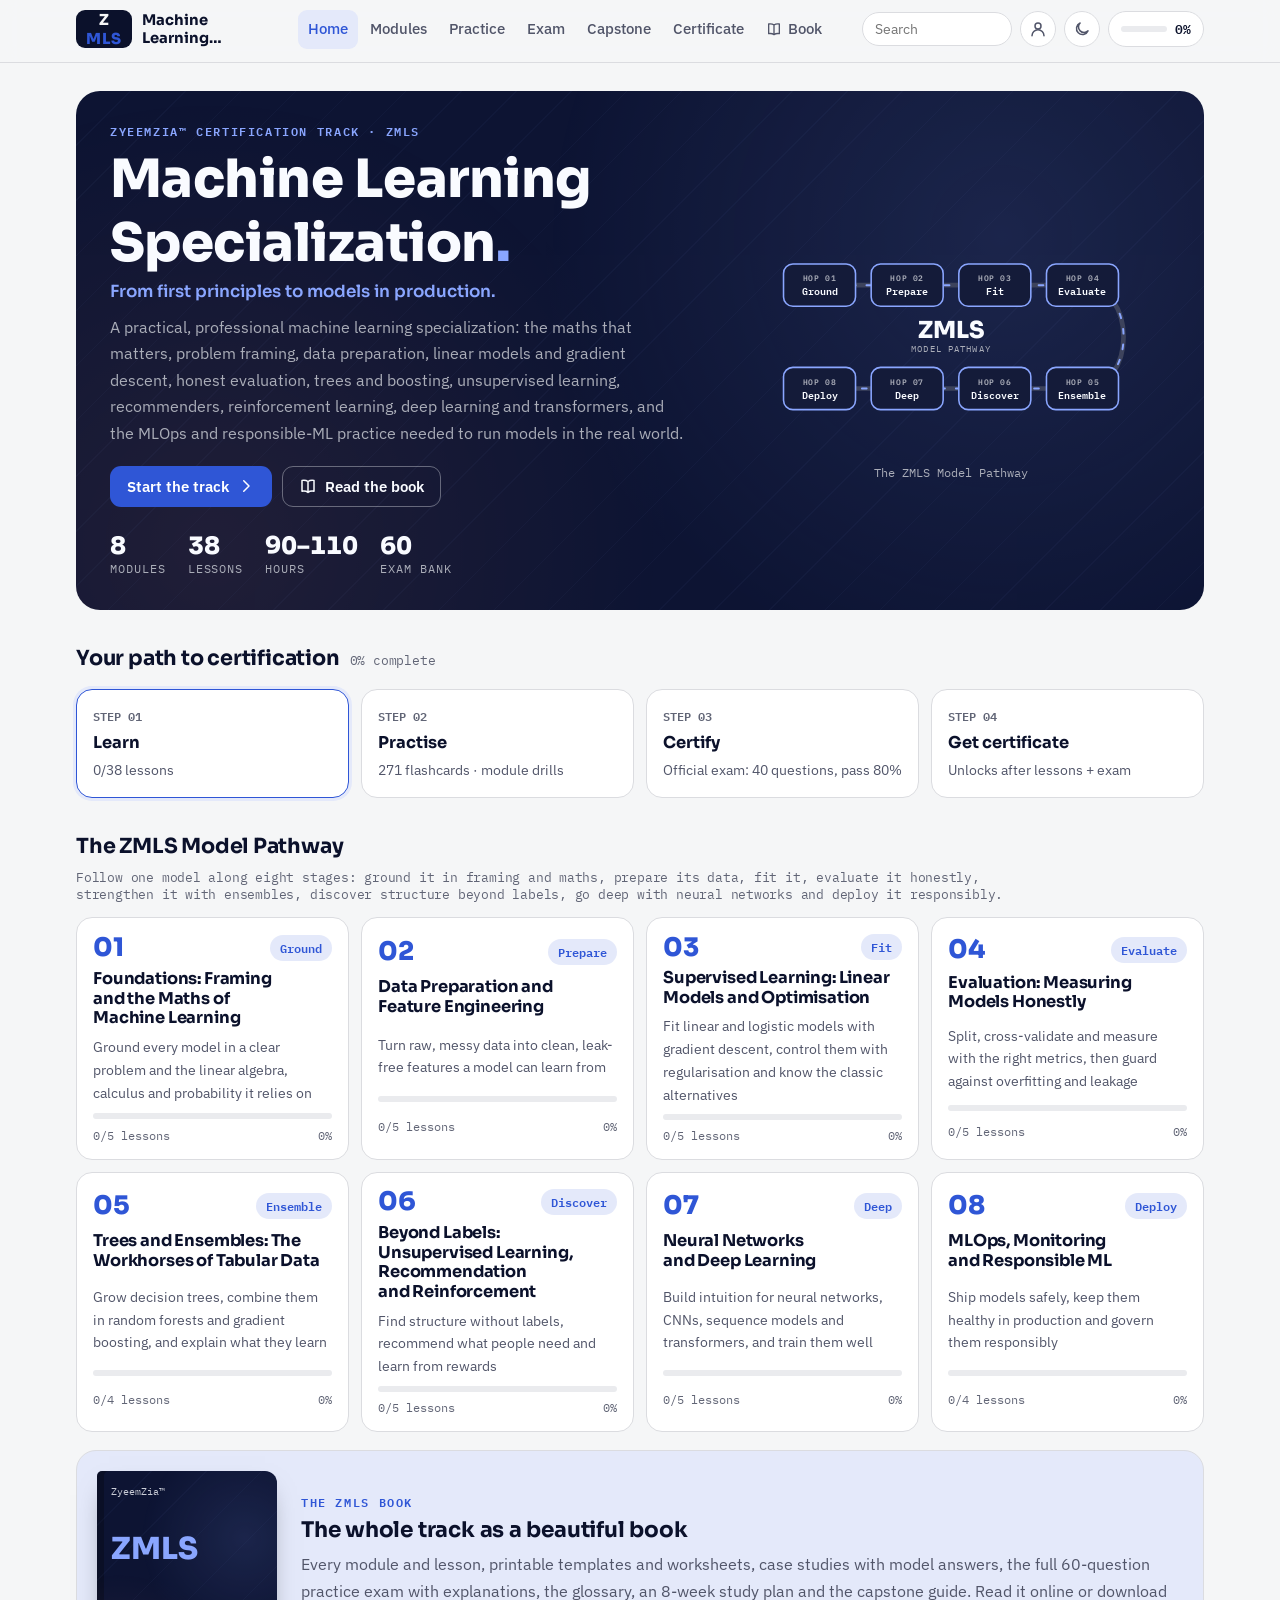
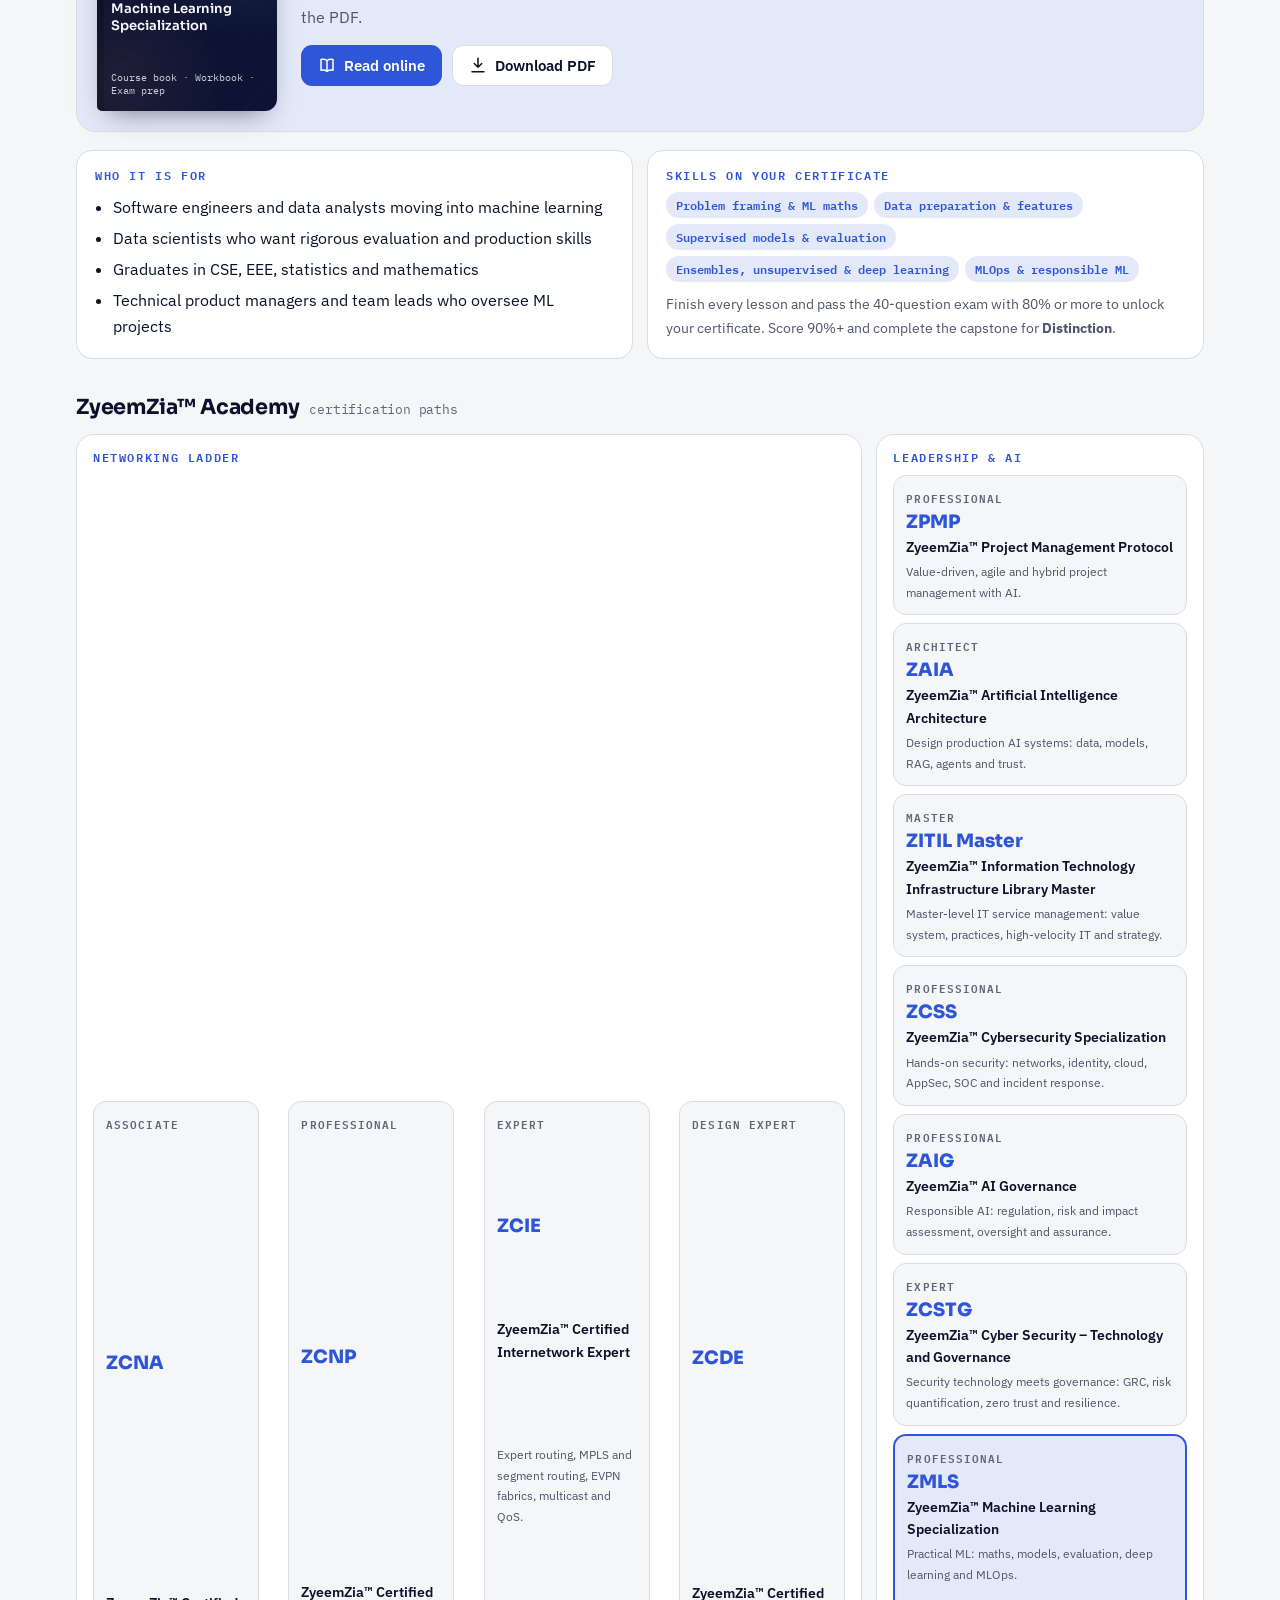
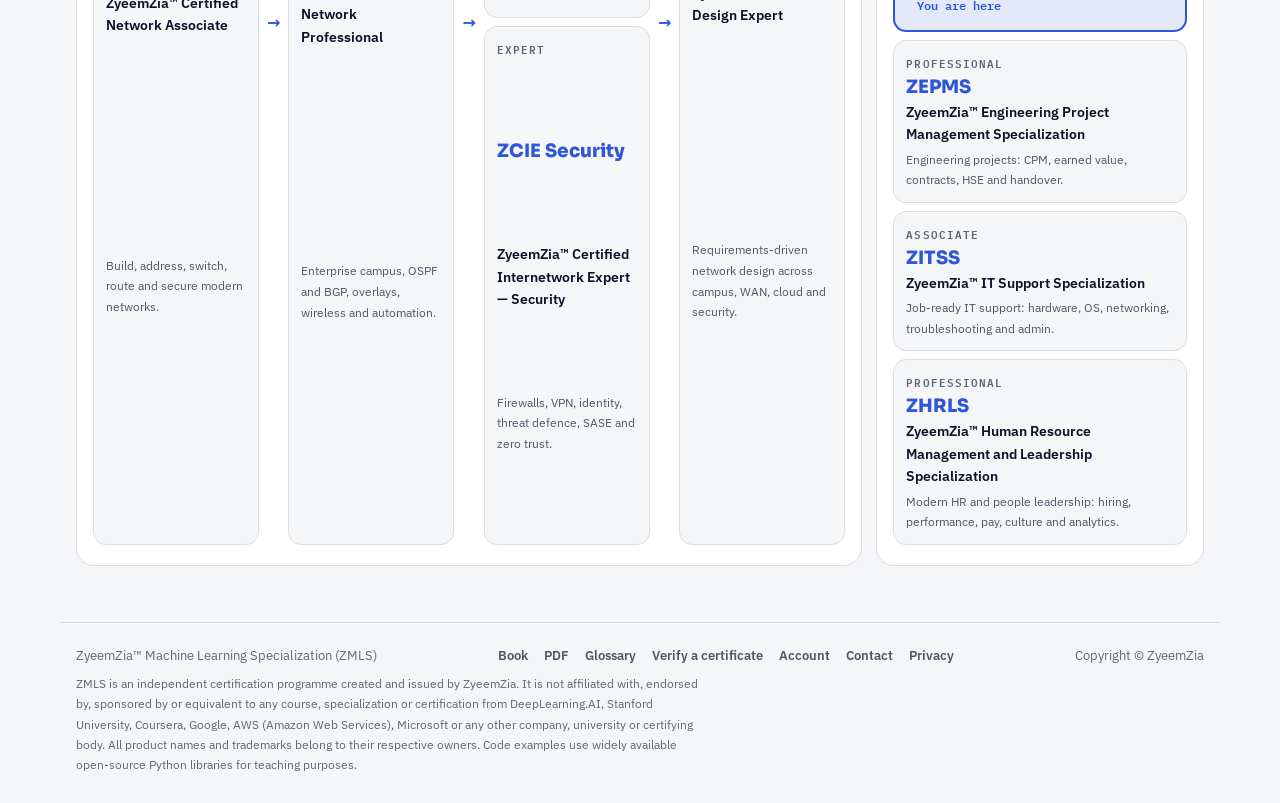
==== commit 28546828: "Fix the Academy course list (missing comma stopped it loading)" ====
--- a/index.html
+++ b/index.html
@@ -49,7 +49,7 @@
 <nav class="tabbar" id="tabbar" aria-label="Main mobile"></nav>
 <div class="toast" id="toast" role="status" aria-live="polite" hidden></div>
 <script defer src="core.js?v=756f940ff2"></script>
-<script defer src="family.js?v=56a834a7c4"></script>
+<script defer src="family.js?v=83e3c2668b"></script>
 <script defer src="data/track.js?v=9d709a2176"></script>
 <script defer src="data/m1-4.js?v=219d8a1369"></script>
 <script defer src="data/m5-8.js?v=5f71c0bdb3"></script>
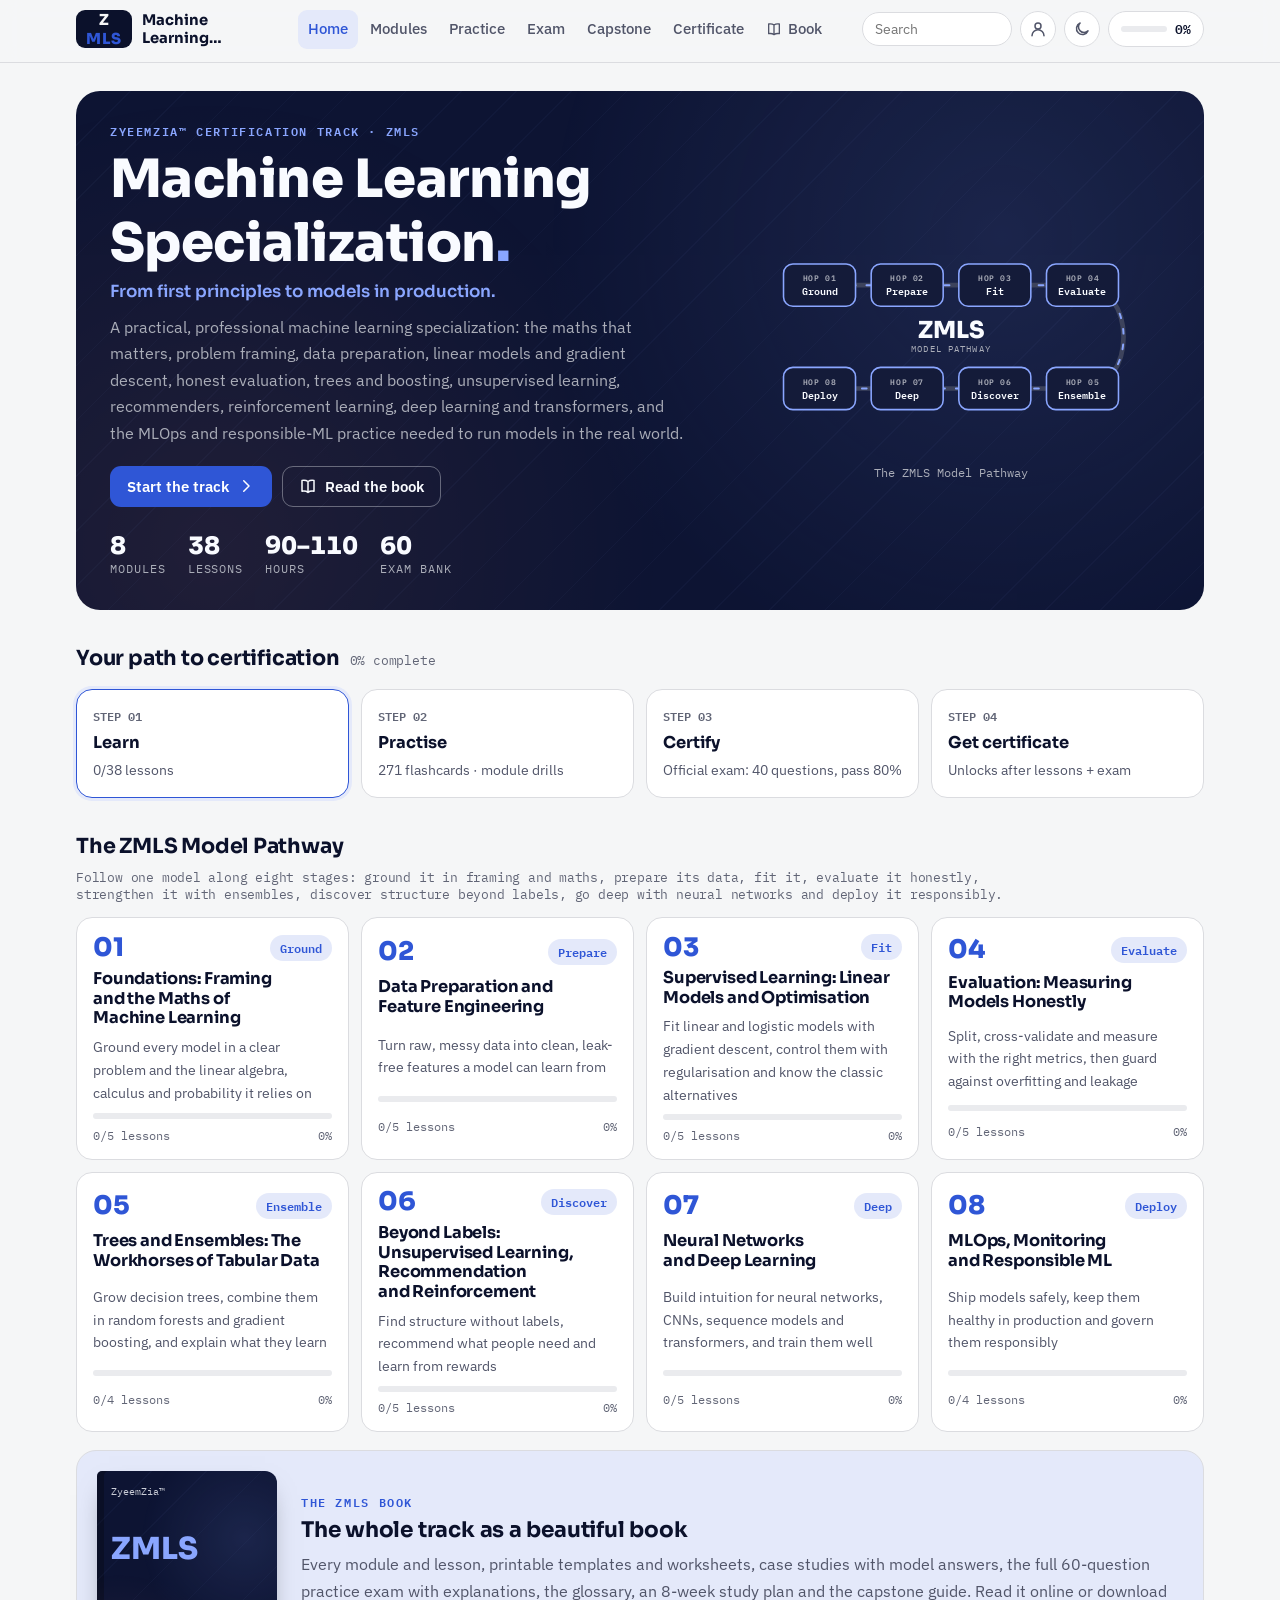
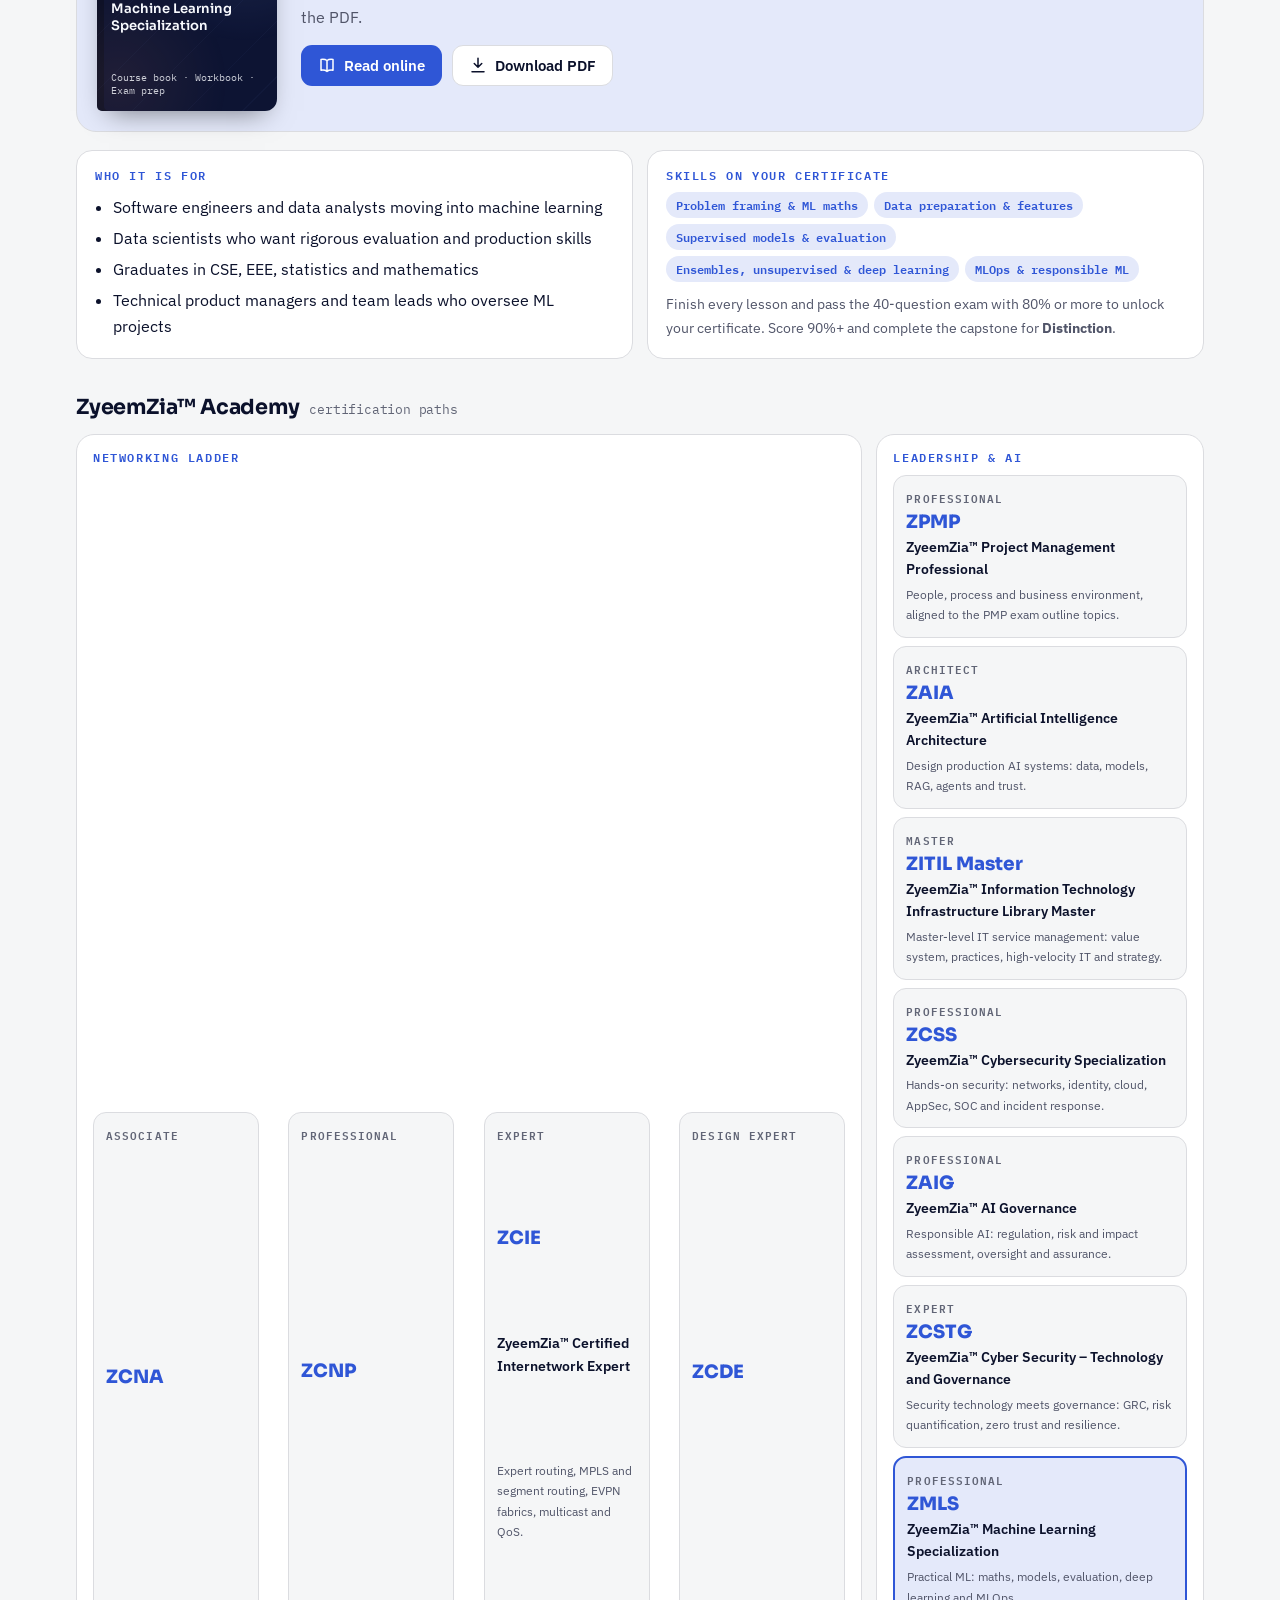
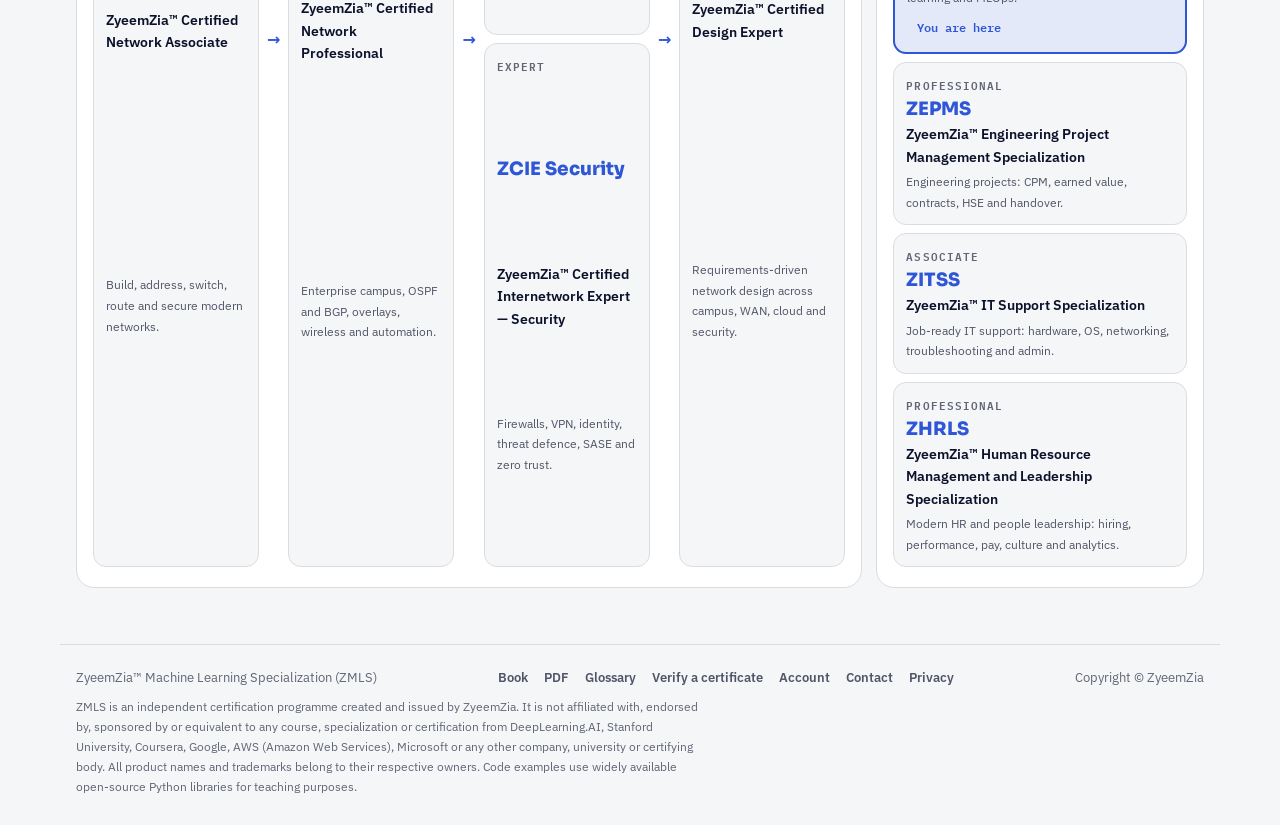
==== commit 5854cccc: "Academy: ZPMP is now Project Management Professional; PMP-style weighted practice exam support; rebu" ====
--- a/index.html
+++ b/index.html
@@ -49,10 +49,10 @@
 <nav class="tabbar" id="tabbar" aria-label="Main mobile"></nav>
 <div class="toast" id="toast" role="status" aria-live="polite" hidden></div>
 <script defer src="core.js?v=756f940ff2"></script>
-<script defer src="family.js?v=83e3c2668b"></script>
+<script defer src="family.js?v=7f5398b318"></script>
 <script defer src="data/track.js?v=9d709a2176"></script>
 <script defer src="data/m1-4.js?v=219d8a1369"></script>
 <script defer src="data/m5-8.js?v=5f71c0bdb3"></script>
-<script defer src="app.js?v=e0d3547dfe"></script>
+<script defer src="app.js?v=2efb6bd797"></script>
 </body>
 </html>
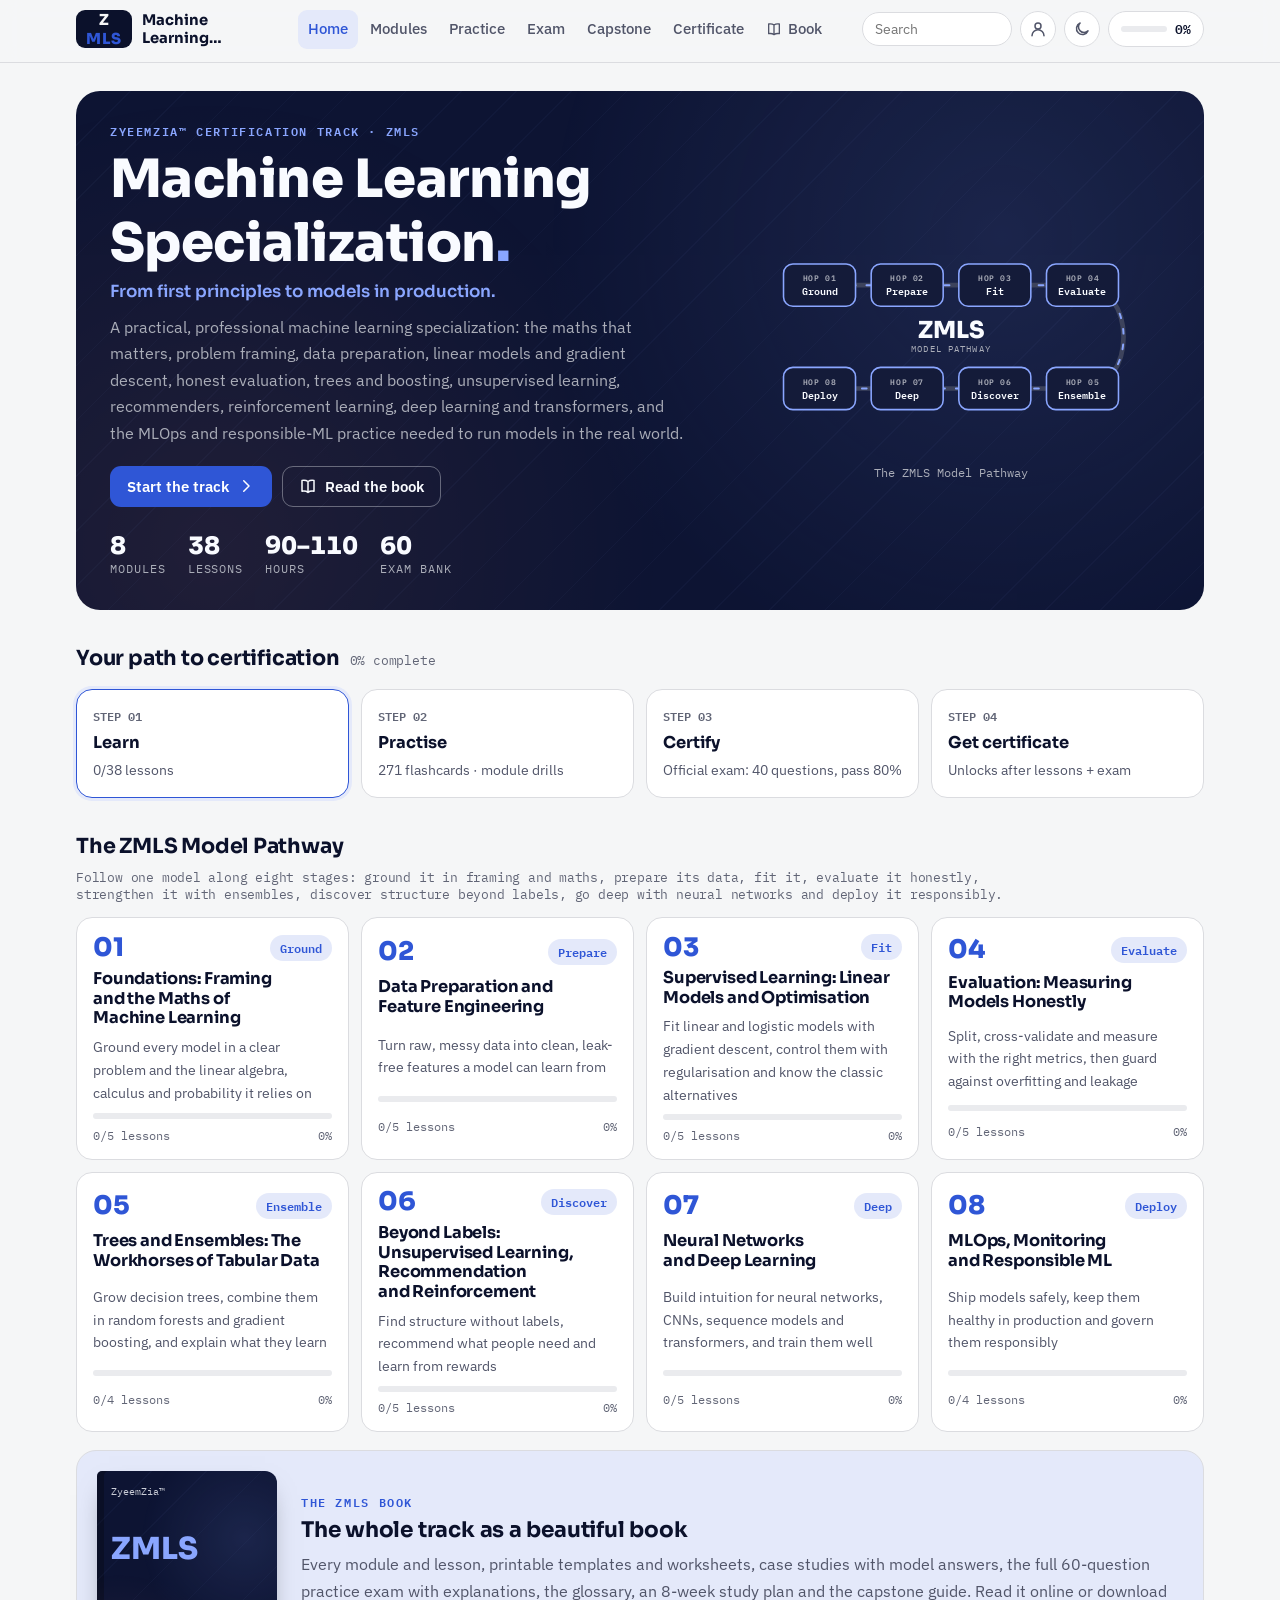
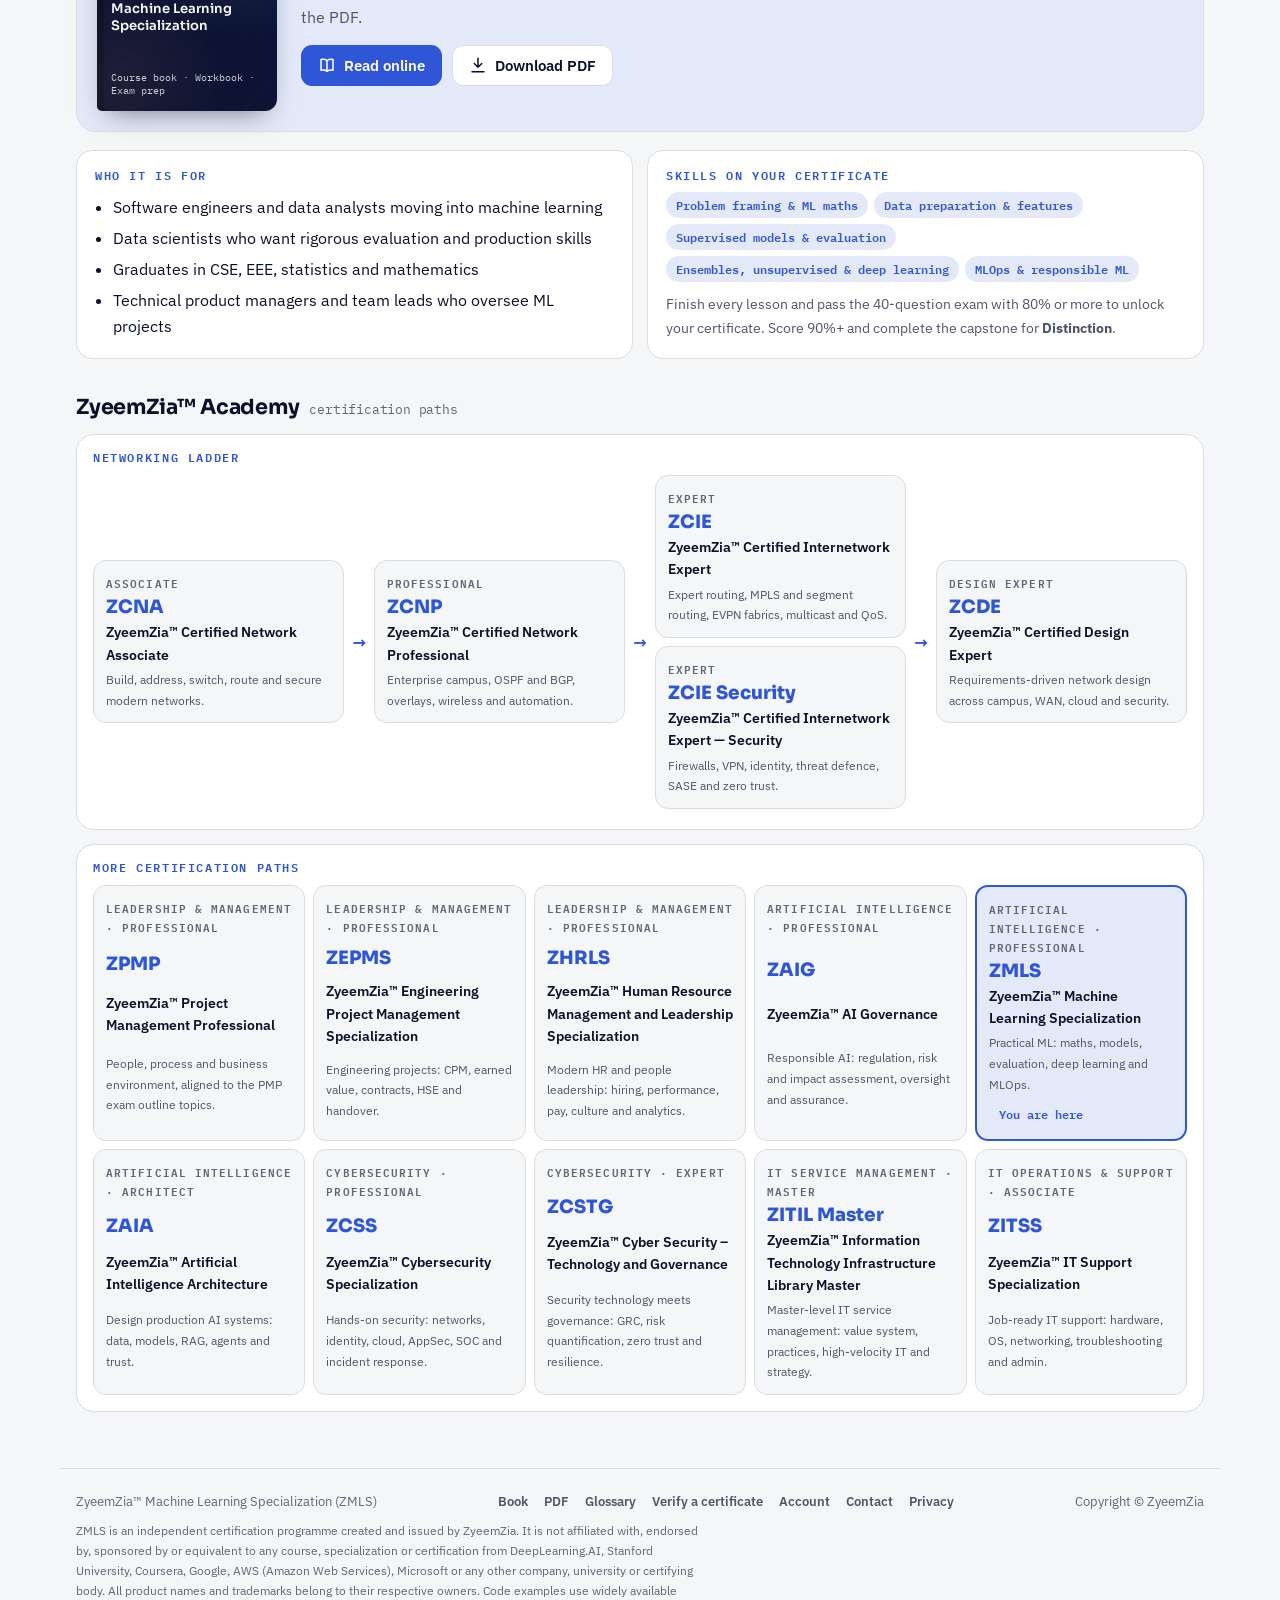
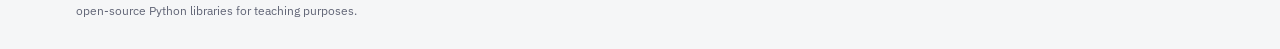
==== commit bad4e98f: "Academy: networking ladder without blank space; other paths in a compact grid" ====
--- a/index.html
+++ b/index.html
@@ -24,7 +24,7 @@
 <link rel="stylesheet" href="theme.css?v=08fe68ab9c">
 <link rel="preload" href="fonts/IBMPlexSans-400-latin-a68a20.woff2" as="font" type="font/woff2" crossorigin>
 <link rel="preload" href="fonts/Sora-500-latin-4fa0aa.woff2" as="font" type="font/woff2" crossorigin>
-<link rel="stylesheet" href="app.css?v=88f32b9818">
+<link rel="stylesheet" href="app.css?v=72c396147d">
 </head>
 <body>
 <header class="topbar">
@@ -53,6 +53,6 @@
 <script defer src="data/track.js?v=9d709a2176"></script>
 <script defer src="data/m1-4.js?v=219d8a1369"></script>
 <script defer src="data/m5-8.js?v=5f71c0bdb3"></script>
-<script defer src="app.js?v=2efb6bd797"></script>
+<script defer src="app.js?v=c61aa74dfb"></script>
 </body>
 </html>
--- a/app.css
+++ b/app.css
@@ -448,3 +448,16 @@
 .brand-text { min-width: 0; }
 .brand-text b { max-width: 12em; display: -webkit-box; -webkit-line-clamp: 2; -webkit-box-orient: vertical; overflow: hidden; }
 @media (max-width: 1280px) { .brand-text b { max-width: 9em; } .brand-text small { display: none; } }
+
+/* Academy: networking ladder across the full width, other paths as compact card grids (no stretched, empty cards) */
+.academy { grid-template-columns: minmax(0, 1fr); align-items: start; }
+
+.ac-ladder { align-items: center; }
+.ac-tier { align-content: center; }
+.ac-grid { display: grid; grid-template-columns: repeat(auto-fill, minmax(min(100%, 200px), 1fr)); gap: 8px; }
+/* phones and tablets: the networking ladder runs top to bottom instead of scrolling sideways */
+@media (max-width: 860px) {
+  .ac-ladder { flex-direction: column; align-items: stretch; overflow: visible; }
+  .ac-tier { min-width: 0; }
+  .ac-arrow { transform: rotate(90deg); line-height: 1; }
+}
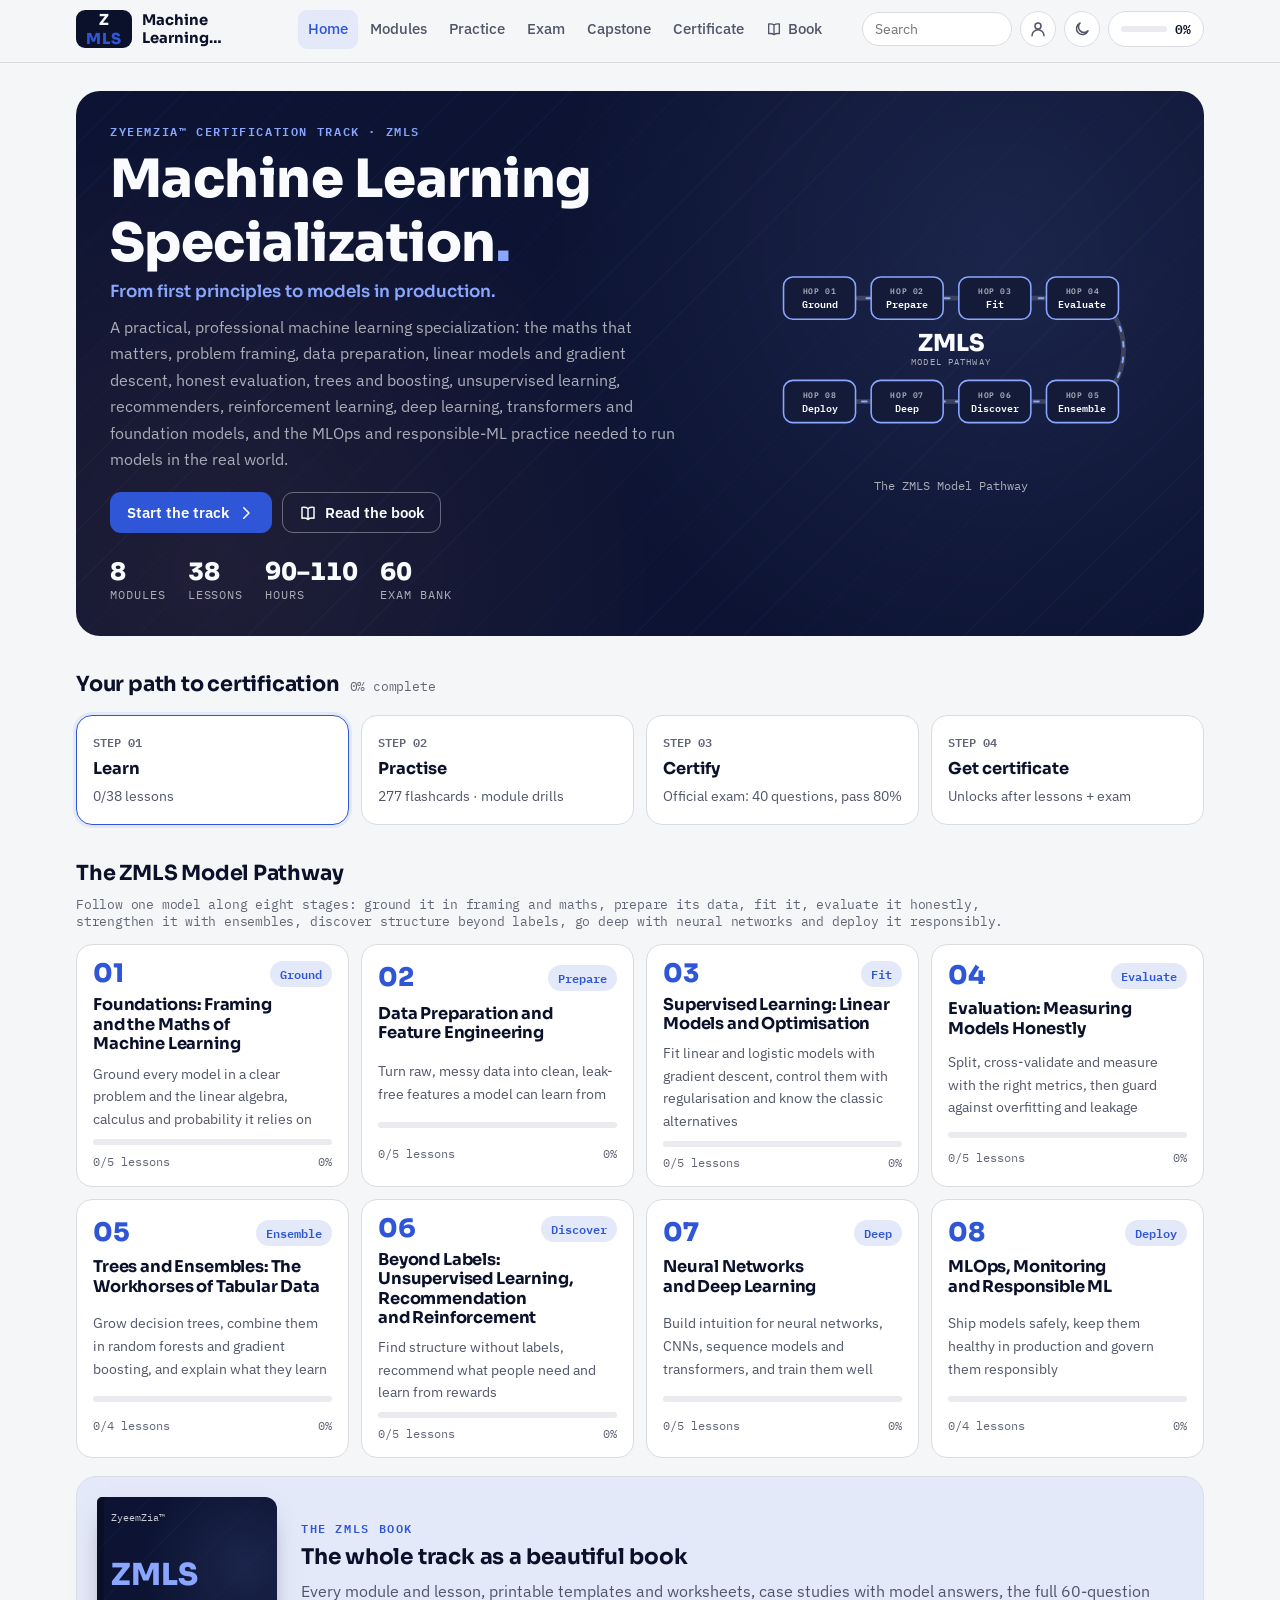
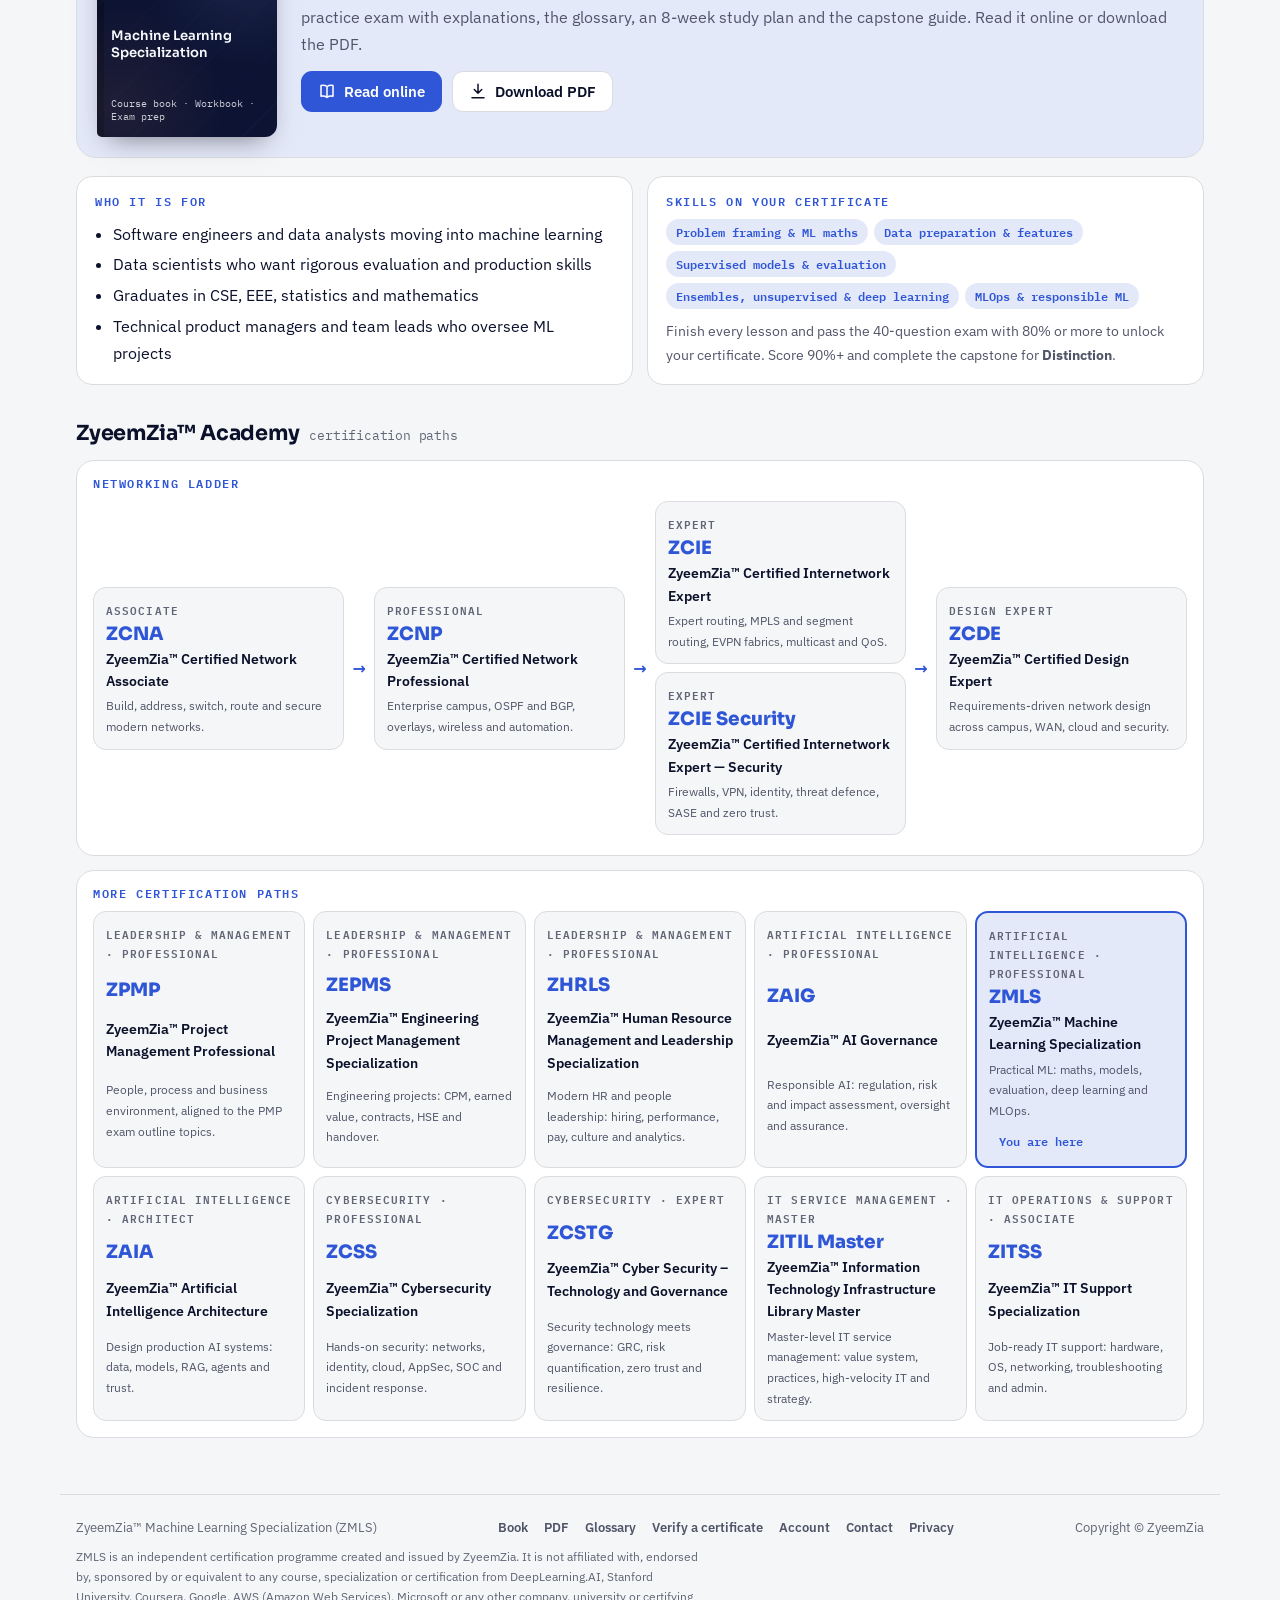
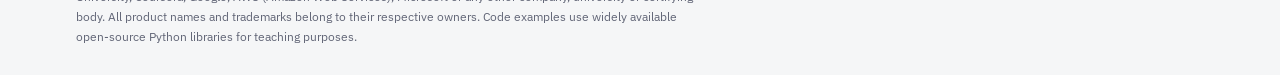
==== commit 30210dd8: "2026 content refresh: diagrams in lessons and book, key takeaways, faster pages Up-to-date content a" ====
--- a/index.html
+++ b/index.html
@@ -24,7 +24,7 @@
 <link rel="stylesheet" href="theme.css?v=08fe68ab9c">
 <link rel="preload" href="fonts/IBMPlexSans-400-latin-a68a20.woff2" as="font" type="font/woff2" crossorigin>
 <link rel="preload" href="fonts/Sora-500-latin-4fa0aa.woff2" as="font" type="font/woff2" crossorigin>
-<link rel="stylesheet" href="app.css?v=72c396147d">
+<link rel="stylesheet" href="app.css?v=385b0e401c">
 </head>
 <body>
 <header class="topbar">
@@ -49,10 +49,11 @@
 <nav class="tabbar" id="tabbar" aria-label="Main mobile"></nav>
 <div class="toast" id="toast" role="status" aria-live="polite" hidden></div>
 <script defer src="core.js?v=756f940ff2"></script>
+<script defer src="figures.js?v=d0575e00c2"></script>
 <script defer src="family.js?v=7f5398b318"></script>
-<script defer src="data/track.js?v=9d709a2176"></script>
-<script defer src="data/m1-4.js?v=219d8a1369"></script>
-<script defer src="data/m5-8.js?v=5f71c0bdb3"></script>
-<script defer src="app.js?v=c61aa74dfb"></script>
+<script defer src="data/track.js?v=62d7dacb47"></script>
+<script defer src="data/m1-4.js?v=2559d5cb33"></script>
+<script defer src="data/m5-8.js?v=69f9331fcd"></script>
+<script defer src="app.js?v=317a90ee0c"></script>
 </body>
 </html>
--- a/app.css
+++ b/app.css
@@ -32,7 +32,7 @@
 .prog-chip { display: inline-flex; align-items: center; gap: 8px; text-decoration: none; color: var(--ink); font: 600 .82rem var(--f-mono); background: var(--surface); border: 1px solid var(--line); padding: 6px 12px; border-radius: 999px; font-variant-numeric: tabular-nums; white-space: nowrap; }
 .prog-chip i { width: 46px; height: 6px; border-radius: 9px; background: var(--surface-2); overflow: hidden; display: inline-block; }
 .prog-chip i b { display: block; height: 100%; background: var(--accent); }
-.read-bar { height: 3px; width: 0; background: var(--accent); transition: width .15s; }
+.read-bar { height: 3px; width: 100%; background: var(--accent); transform: scaleX(0); transform-origin: 0 50%; transition: transform .15s; }
 .tabbar { display: none; }
 .view { max-width: 1160px; margin: 0 auto; outline: none; padding-block: 28px 56px; padding-left: max(16px, env(safe-area-inset-left, 0px)); padding-right: max(16px, env(safe-area-inset-right, 0px)); }
 .site-foot { max-width: 1160px; margin: 0 auto; padding-block: 22px 28px; padding-left: max(16px, env(safe-area-inset-left, 0px)); padding-right: max(16px, env(safe-area-inset-right, 0px)); border-top: 1px solid var(--line); color: var(--ink-3); font-size: .82rem; display: grid; gap: 8px; }
@@ -416,7 +416,8 @@
   .lesson-row > .chip { grid-column: 2; justify-self: start; }
   .lesson-row .ln { font-size: 1rem; }
 }
-@media (prefers-reduced-motion: reduce) { .view.enter, .boot i { animation: none; } }
+@media (prefers-reduced-motion: reduce) { .view.enter, .boot i, .sg-pulse { animation: none; } }
+.sg-paused .sg-pulse { animation-play-state: paused; }
 
 /* ---------- official exam, claim and verification ---------- */
 .exam-modes { margin: 16px 0; }
@@ -461,3 +462,118 @@
   .ac-tier { min-width: 0; }
   .ac-arrow { transform: rotate(90deg); line-height: 1; }
 }
+
+/* ---------- Diagrams (figures.js): topology, sequence, packet, cycle, chart, timeline, matrix, tree ---------- */
+.fig { margin: 0; background: var(--surface); border: 1px solid var(--line); border-radius: var(--radius, 16px); padding: 16px 18px 14px; }
+.fig > figcaption { margin-top: 10px; font-size: .86rem; color: var(--ink-2); line-height: 1.5; }
+.fig-scroll { overflow-x: auto; overflow-y: hidden; -webkit-overflow-scrolling: touch; }
+.fig svg { display: block; width: 100%; height: auto; margin: 0 auto; font-family: var(--f-body); overflow: visible; }
+.fig text { fill: var(--ink); }
+.fig .halo { paint-order: stroke; stroke: var(--surface); stroke-width: 5px; stroke-linejoin: round; }
+.fig .arw { fill: var(--ink-2); stroke: none; }
+/* topology */
+.fig .ic { fill: none; stroke: var(--accent); stroke-width: 1.8; stroke-linecap: round; stroke-linejoin: round; }
+.fig .ic .f-soft { fill: var(--accent-soft); }
+.fig .ic .f-ac { fill: var(--accent); stroke: none; }
+.fig .k-firewall .ic, .fig .k-shield .ic, .fig .k-vault .ic { stroke: var(--warn); }
+.fig .k-firewall .f-soft, .fig .k-shield .f-soft, .fig .k-vault .f-soft { fill: var(--warn-soft); }
+.fig .k-attacker .ic { stroke: var(--bad); } .fig .k-attacker .f-soft { fill: var(--bad-soft); }
+.fig .k-cloud .ic, .fig .k-model .ic { stroke: var(--accent-2); } .fig .k-cloud .f-soft, .fig .k-model .f-soft { fill: var(--accent-2-soft); } .fig .k-model .f-ac { fill: var(--accent-2); }
+.fig .lbl { font-size: 13px; font-weight: 700; text-anchor: middle; }
+.fig .sub { font: 11px var(--f-mono); fill: var(--ink-2); text-anchor: middle; }
+.fig .lnk { stroke: var(--ink-3); stroke-width: 2.2; fill: none; }
+.fig .lnk.dashed { stroke-dasharray: 7 5; } .fig .lnk.wireless { stroke-dasharray: 2 6; stroke-linecap: round; }
+.fig .lnk.tunnel { stroke: var(--accent-2); stroke-width: 3; stroke-dasharray: 10 6; } .fig .lnk.bold { stroke-width: 4.5; } .fig .lnk.attack { stroke: var(--bad); stroke-dasharray: 7 5; }
+.fig .lnk-t { font: 10.5px var(--f-mono); fill: var(--ink-2); text-anchor: middle; }
+.fig .lnk-e { font: 600 10px var(--f-mono); fill: var(--accent); text-anchor: middle; }
+.fig .zone rect { fill: var(--surface-2); stroke: var(--line); stroke-width: 1.5; stroke-dasharray: 6 5; }
+.fig .zone.t-accent rect { fill: var(--accent-soft); stroke: var(--accent); } .fig .zone.t-warn rect { fill: var(--warn-soft); stroke: var(--warn); }
+.fig .zone.t-bad rect { fill: var(--bad-soft); stroke: var(--bad); } .fig .zone.t-good rect { fill: var(--good-soft); stroke: var(--good); }
+.fig .zone-t { font: 700 10px var(--f-mono); letter-spacing: .1em; text-transform: uppercase; fill: var(--ink-2); }
+/* sequence */
+.fig .life { stroke: var(--line); stroke-width: 2; stroke-dasharray: 4 5; }
+.fig .actor { fill: var(--accent-soft); stroke: var(--accent); stroke-width: 1.5; }
+.fig .actor-t { font-size: 13px; font-weight: 700; text-anchor: middle; }
+.fig .msg { stroke: var(--ink-2); stroke-width: 2; fill: none; } .fig .msg.reply { stroke-dasharray: 6 4; }
+.fig .msg-t { font-size: 12.5px; font-weight: 600; text-anchor: middle; }
+.fig .msg-n { font: 10.5px var(--f-mono); fill: var(--ink-3); text-anchor: middle; }
+.fig .seq-n { fill: var(--accent); } .fig .seq-nt { font: 700 9.5px var(--f-mono); fill: var(--accent-ink); text-anchor: middle; }
+/* packet */
+.fig .pk { fill: var(--accent-soft); stroke: var(--surface); stroke-width: 2; } .fig .pk.alt { fill: var(--surface-2); }
+.fig .pk-t { font-weight: 700; text-anchor: middle; } .fig .pk-b { font: 9.5px var(--f-mono); fill: var(--ink-3); text-anchor: middle; }
+.fig .bit-t { font: 10px var(--f-mono); fill: var(--ink-3); } .fig .bit-k { stroke: var(--line); stroke-width: 1; }
+/* cycle */
+.fig .cyc-ring { fill: none; stroke: var(--line); stroke-width: 1; stroke-dasharray: 2 6; }
+.fig .cyc-arc { fill: none; stroke: var(--accent); stroke-width: 2.4; stroke-linecap: round; } .fig-cycle .arw { fill: var(--accent); }
+.fig .cyc-p { fill: var(--surface); stroke: var(--accent); stroke-width: 1.8; }
+.fig .cyc-t { font-size: 13px; font-weight: 700; text-anchor: middle; }
+.fig .cyc-n { fill: var(--accent); } .fig .cyc-nt { font: 700 11px var(--f-mono); fill: var(--accent-ink); text-anchor: middle; }
+.fig .cyc-c { fill: var(--accent-soft); } .fig .cyc-ct { font-size: 14px; font-weight: 800; fill: var(--accent); text-anchor: middle; }
+.fig-legend { margin: 12px 0 0; padding-left: 1.4em; display: grid; gap: 4px; font-size: .9rem; color: var(--ink-2); }
+.fig-legend b { color: var(--ink); }
+/* chart */
+.fig .grid { stroke: var(--line); stroke-width: 1; } .fig .grid.zero { stroke: var(--ink-3); }
+.fig .ax-t { font: 11px var(--f-mono); fill: var(--ink-2); text-anchor: middle; } .fig .ax-l { font: 600 11px var(--f-body); fill: var(--ink-2); text-anchor: middle; }
+.fig .val { font: 600 10.5px var(--f-mono); fill: var(--ink); text-anchor: middle; } .fig .lg-t { font-size: 12px; fill: var(--ink-2); }
+.fig .cbar.s0, .fig .dot.s0 { fill: var(--accent); } .fig .cbar.s1, .fig .dot.s1 { fill: var(--accent-2); } .fig .cbar.s2, .fig .dot.s2 { fill: var(--warn); } .fig .cbar.s3, .fig .dot.s3 { fill: var(--ink-3); }
+.fig .ln { fill: none; stroke-width: 2.6; stroke-linejoin: round; } .fig .ln.s0 { stroke: var(--accent); } .fig .ln.s1 { stroke: var(--accent-2); } .fig .ln.s2 { stroke: var(--warn); } .fig .ln.s3 { stroke: var(--ink-3); }
+/* timeline */
+.tl { list-style: none; margin: 0; padding: 22px 0 0; display: grid; grid-template-columns: repeat(var(--n), minmax(0, 1fr)); gap: 14px; position: relative; }
+.tl::before { content: ""; position: absolute; left: 6px; right: 6px; top: 7px; height: 3px; border-radius: 3px; background: linear-gradient(90deg, var(--accent), var(--accent-2)); }
+.tl li { position: relative; min-width: 0; }
+.tl li::before { content: ""; position: absolute; top: -21px; left: 0; width: 11px; height: 11px; border-radius: 50%; background: var(--surface); border: 3px solid var(--accent); }
+.tl-when { display: block; font: 700 .72rem var(--f-mono); letter-spacing: .06em; color: var(--accent); text-transform: uppercase; }
+.tl b { display: block; font-family: var(--f-display); font-size: .95rem; line-height: 1.3; margin: 2px 0 3px; }
+.tl p { margin: 0; font-size: .86rem; color: var(--ink-2); line-height: 1.45; }
+.tl.tl-v { grid-template-columns: minmax(0, 1fr); padding: 0 0 0 26px; gap: 12px; }
+.tl.tl-v::before { left: 6px; right: auto; top: 4px; bottom: 4px; width: 3px; height: auto; background: linear-gradient(180deg, var(--accent), var(--accent-2)); }
+.tl.tl-v li::before { left: -25px; top: 3px; }
+/* matrix */
+.mx { display: grid; grid-template-columns: 26px minmax(0, 1fr); gap: 6px 8px; }
+.mx-y { display: flex; align-items: center; justify-content: center; }
+.mx-y span { writing-mode: vertical-rl; transform: rotate(180deg); font: 700 .7rem var(--f-mono); letter-spacing: .1em; text-transform: uppercase; color: var(--ink-3); white-space: nowrap; }
+.mx-grid { display: grid; grid-template-columns: minmax(0, 1fr) minmax(0, 1fr); gap: 8px; }
+.mx-q { border: 1px solid var(--line); border-radius: 12px; padding: 12px 14px; background: var(--surface-2); min-width: 0; }
+.mx-q.q1 { background: var(--accent-soft); border-color: var(--accent); }
+.mx-q b { display: block; font-family: var(--f-display); font-size: .95rem; margin-bottom: 4px; }
+.mx-q ul { margin: 0; padding-left: 1.1em; font-size: .86rem; color: var(--ink-2); line-height: 1.45; }
+.mx-x { grid-column: 2; text-align: center; font: 700 .7rem var(--f-mono); letter-spacing: .1em; text-transform: uppercase; color: var(--ink-3); }
+/* tree */
+.tree, .tree ul { list-style: none; margin: 0; padding: 0; display: flex; justify-content: center; }
+/* as wide as the space allows, never narrower than its words; wider trees scroll from the left edge */
+.tree { width: fit-content; min-width: 100%; margin: 0 auto; }
+.tree ul { padding-top: 18px; position: relative; }
+.tree ul::before { content: ""; position: absolute; top: 0; left: 50%; height: 18px; border-left: 2px solid var(--line); }
+.tree li { position: relative; padding: 18px 5px 0; display: flex; flex-direction: column; align-items: center; flex: 1 1 0; }
+.tree li::before, .tree li::after { content: ""; position: absolute; top: 0; right: 50%; width: 50%; height: 18px; border-top: 2px solid var(--line); }
+.tree li::after { right: auto; left: 50%; border-left: 2px solid var(--line); }
+.tree li:first-child::before, .tree li:last-child::after { border: 0; }
+.tree li:last-child::before { border-right: 2px solid var(--line); border-radius: 0 8px 0 0; }
+.tree li:first-child::after { border-radius: 8px 0 0 0; }
+.tree li:only-child::before { display: none; } .tree li:only-child::after { border-top: 0; border-radius: 0; }
+.tree > li { padding-top: 0; } .tree > li::before, .tree > li::after { display: none; }
+.tr-n { border: 1px solid var(--line); background: var(--surface-2); border-radius: 10px; padding: 8px 10px; text-align: center; max-width: 230px; }
+.tr-n b { display: block; font-family: var(--f-display); font-size: .88rem; line-height: 1.25; }
+.tr-n span { display: block; font-size: .76rem; color: var(--ink-2); line-height: 1.35; margin-top: 2px; }
+.tr-n.d0 { background: var(--accent); border-color: transparent; } .tr-n.d0 b, .tr-n.d0 span { color: var(--accent-ink); }
+.tr-n.d1 { background: var(--accent-soft); border-color: var(--accent); }
+@media (max-width: 700px) {
+  .fig { padding: 12px 12px 10px; }
+  .tl:not(.tl-v) { grid-template-columns: minmax(0, 1fr); padding: 0 0 0 26px; gap: 12px; }
+  .tl:not(.tl-v)::before { left: 6px; right: auto; top: 4px; bottom: 4px; width: 3px; height: auto; background: linear-gradient(180deg, var(--accent), var(--accent-2)); }
+  .tl:not(.tl-v) li::before { left: -25px; top: 3px; }
+}
+/* phones: hierarchy trees become an indented outline instead of scrolling sideways */
+@media (max-width: 600px) {
+  .tree { min-width: 0; display: block; }
+  .tree ul { display: block; padding: 0 0 0 14px; }
+  .tree ul::before { display: none; }
+  .tree li { display: block; padding: 6px 0 0 18px; }
+  .tree > li { padding: 0; }
+  .tree li::before, .tree li:first-child::before, .tree li:last-child::before, .tree li:only-child::before { display: block; content: ""; position: absolute; left: 0; right: auto; top: 0; width: 13px; height: 25px; border: 0; border-left: 2px solid var(--line); border-bottom: 2px solid var(--line); border-radius: 0 0 0 8px; }
+  .tree li:not(:last-child)::after { display: block; content: ""; position: absolute; left: 0; right: auto; top: 0; bottom: 0; width: 0; height: auto; border: 0; border-left: 2px solid var(--line); border-radius: 0; }
+  .tree li:last-child::after { display: none; }
+  .tree > li::before, .tree > li::after { display: none !important; }
+  .tr-n { display: inline-block; text-align: left; max-width: 100%; }
+}
+.fig:has(.fig-scroll.more)::after { content: "↔  Swipe sideways to see the whole diagram"; display: block; margin-top: 8px; font: 600 .72rem var(--f-mono); letter-spacing: .04em; color: var(--ink-3); }
